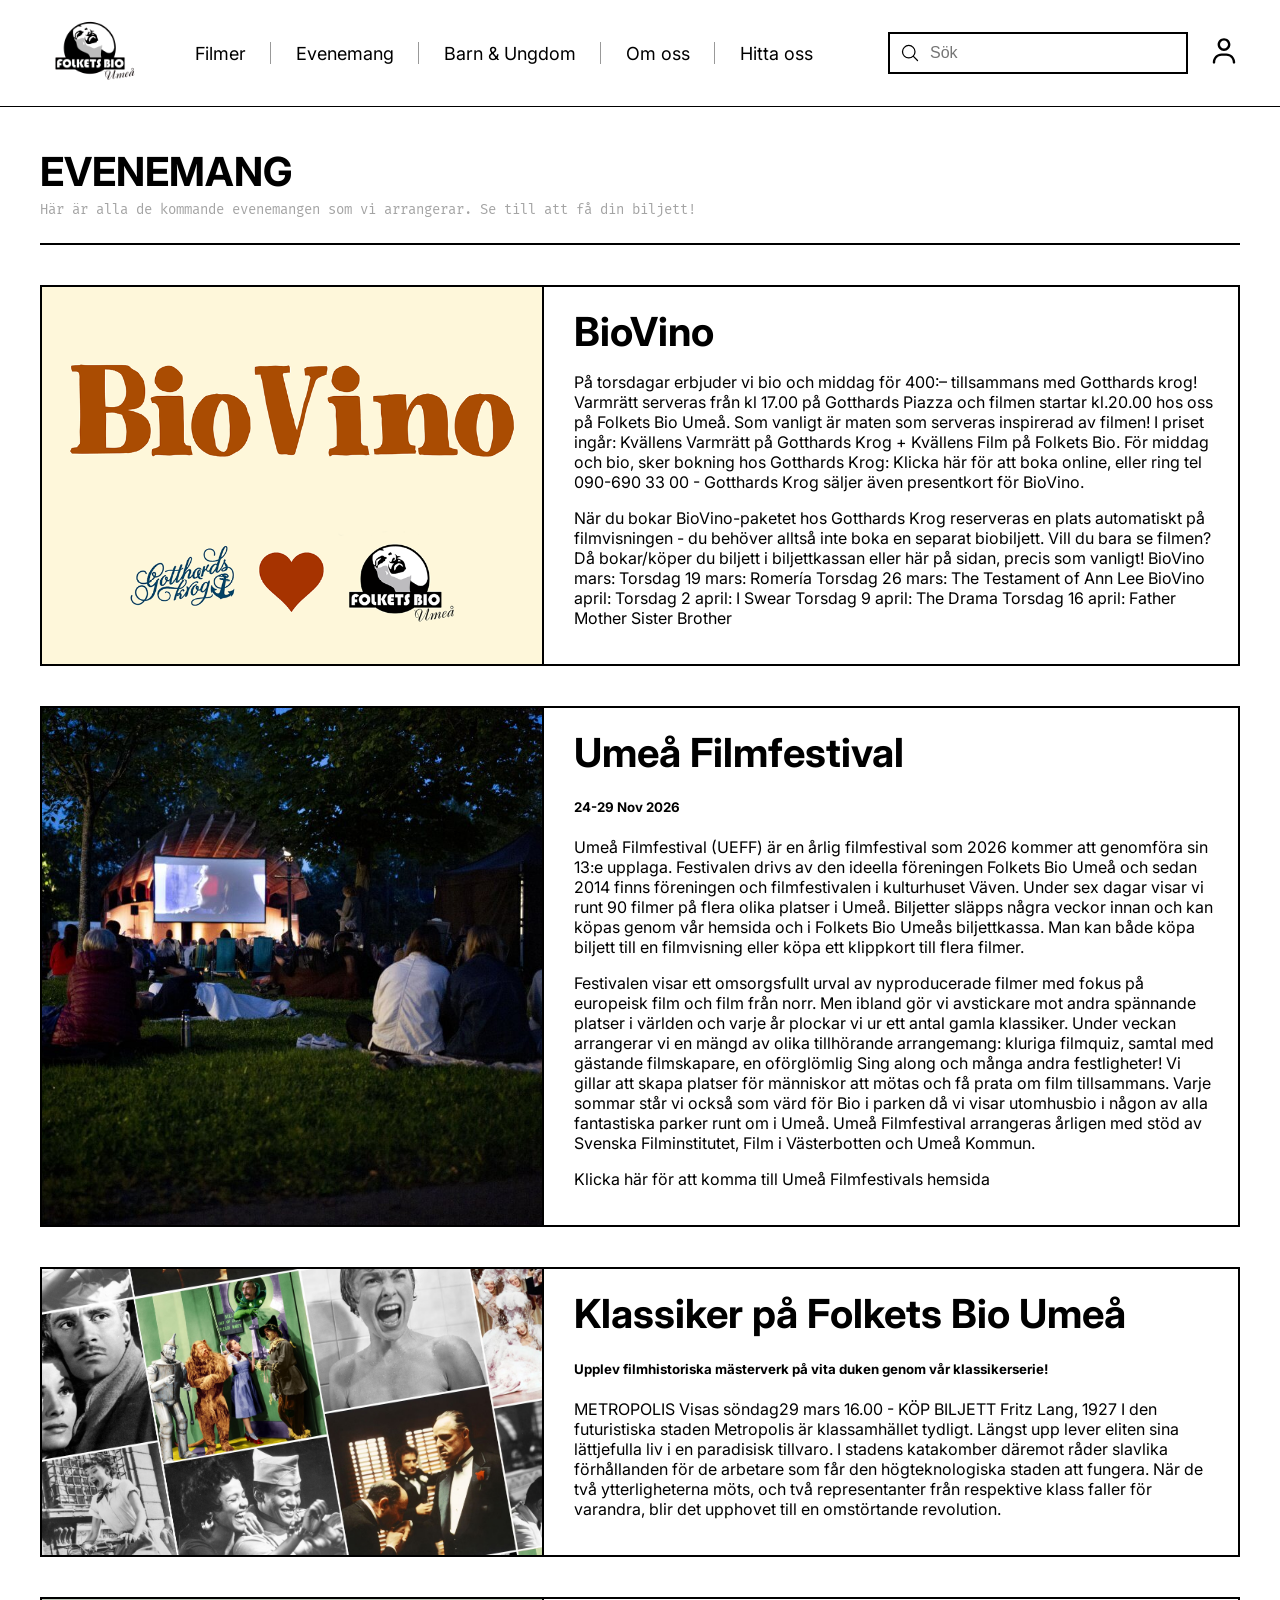
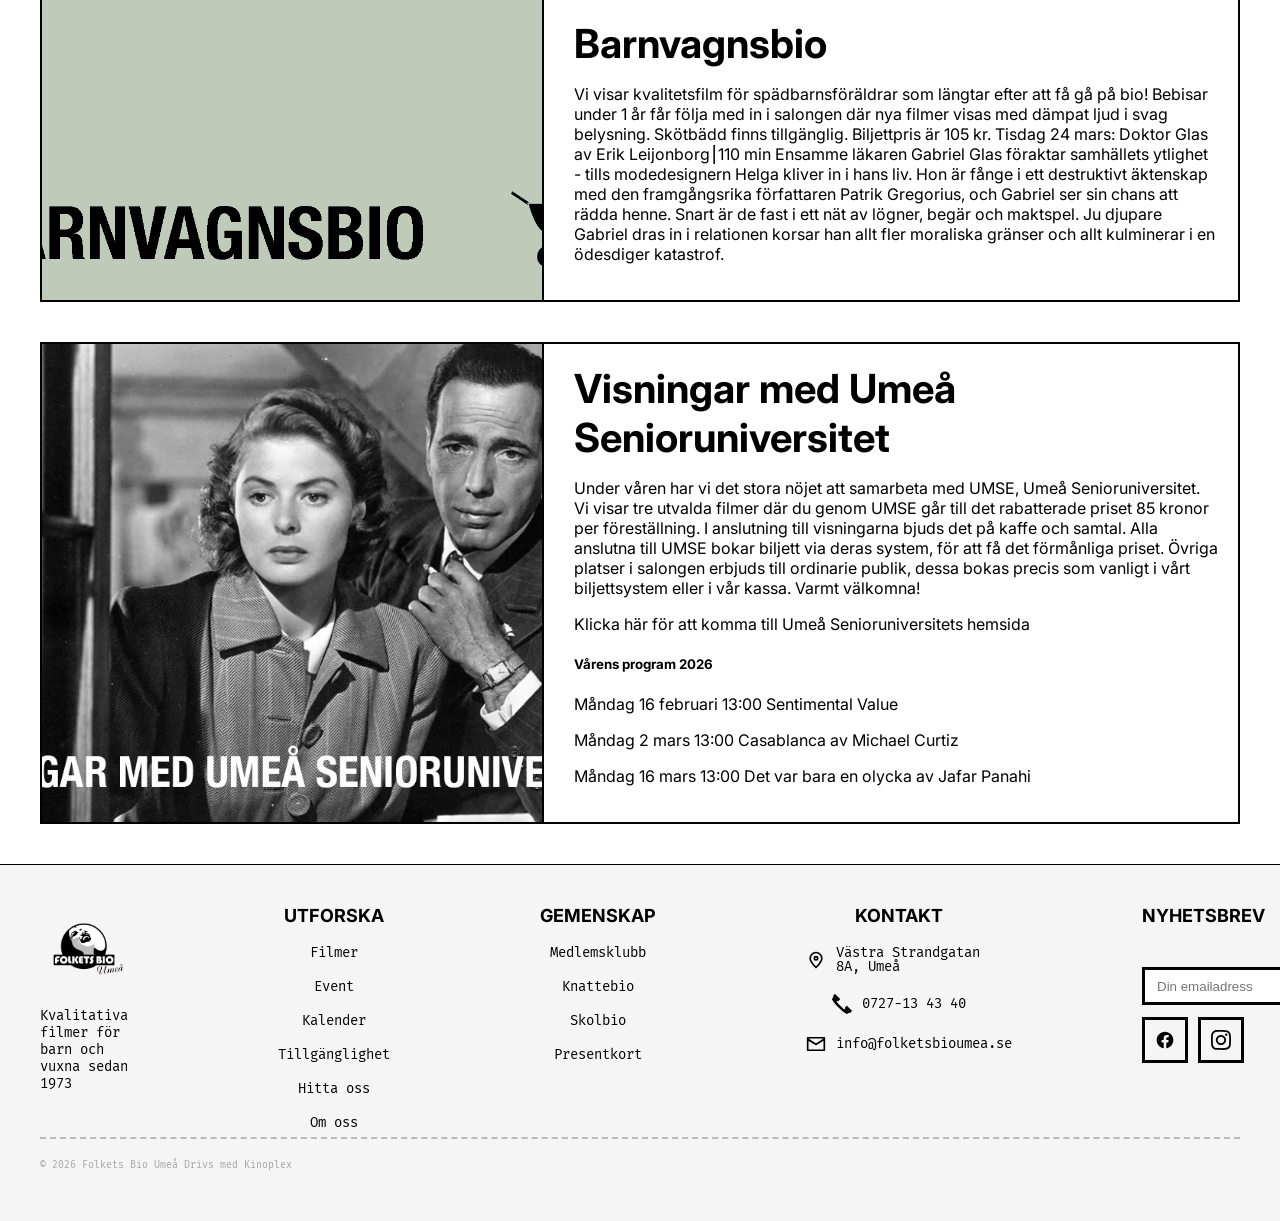
==== event.html @ fae18423 "Första versionen" ====
<!DOCTYPE html>
<html lang="sv">
<head>
    <meta charset="UTF-8">
    <meta name="viewport" content="width=device-width, initial-scale=1.0">
    <meta name="description" content="Folkets Bio">
    <title>Folkets Bio</title>
    <link rel="stylesheet" href="css/style.css">
</head>
<body>
    <header>
        <nav class="navbar">

            <div class="nav-left">
            <a href="index.html">
            <img src="images/folketsbio-logga.png" alt="Folkets Bio logga" class="logga-hemsida">
            </a>
            </div>
            
            <ul class="menu">
            <li><a href="filmer.html">Filmer</a></li>
            <li><a href="event.html">Evenemang</a></li>
            <li><a href="smafolketsbio.html">Barn & Ungdom</a></li>
            <li><a href="om-oss.html">Om oss</a></li>
            <li><a href="hitta-oss.html">Hitta oss</a></li>
            </ul>
            
            <div class="nav-right">
            
            <input type="search" placeholder="Sök" class="searchbar">
            
            <a href="profil.html">
            <img src="images/icons/user-regular-full.svg" class="profilikon">
            </a>
            
            </div>
            
            </nav>
    </header>

    <main>
        <h1>EVENEMANG</h1>
        <h6>Här är alla de kommande evenemangen som vi arrangerar. Se till att få din biljett!</h6>
        <br>
        <div class="divider"></div>
        <br>
        <div class="event-box">
            <img src="images/biovino.jpg" class="event-poster">
            <div class="event-text">
                <h1>BioVino</h1>
                <p>På torsdagar erbjuder vi bio och middag för 400:– tillsammans med Gotthards krog! Varmrätt serveras från kl 17.00 på Gotthards Piazza och filmen startar kl.20.00 hos oss på Folkets Bio Umeå. Som vanligt är maten som serveras inspirerad av filmen!

                    I priset ingår: Kvällens Varmrätt på Gotthards Krog + Kvällens Film på Folkets Bio. För middag och bio, sker bokning hos Gotthards Krog: 
                    Klicka här för att boka online, eller ring tel 090-690 33 00 - Gotthards Krog säljer även presentkort för BioVino.
                </p>
                <p>
                    När du bokar BioVino-paketet hos Gotthards Krog reserveras en plats automatiskt på filmvisningen - du behöver alltså inte boka en separat biobiljett. Vill du bara se filmen? Då bokar/köper du biljett i biljettkassan eller här på sidan, precis som vanligt!

                    BioVino mars: 
                    Torsdag 19 mars: Romería
                    Torsdag 26 mars: The Testament of Ann Lee

                    BioVino april:
                    Torsdag 2 april: I Swear
                    Torsdag 9 april: The Drama
                    Torsdag 16 april: Father Mother Sister Brother
                </p>
            </div>
            
        </div>
        <br>
        <br>
        <div class="event-box">
            <img src="images/umeafilmfestival.jpg" class="event-poster">
            <div class="event-text">
                <h1>Umeå Filmfestival</h1>
                <h5> 24-29 Nov 2026</h5>
                <p>Umeå Filmfestival (UEFF) är en årlig filmfestival som 2026 kommer att genomföra sin 13:e upplaga. Festivalen drivs av den ideella föreningen Folkets Bio Umeå och sedan 2014 finns föreningen och filmfestivalen i kulturhuset Väven. Under sex dagar visar vi runt 90 filmer på flera olika platser i Umeå.  Biljetter släpps några veckor innan och kan köpas genom vår hemsida och i Folkets Bio Umeås biljettkassa. Man kan både köpa biljett till en filmvisning eller köpa ett klippkort till flera filmer. 
                </p>
                <p>Festivalen visar ett omsorgsfullt urval av nyproducerade filmer med fokus på europeisk film och film från norr. Men ibland gör vi avstickare mot andra spännande platser i världen och varje år plockar vi ur ett antal gamla klassiker. Under veckan arrangerar vi en mängd av olika tillhörande arrangemang: kluriga filmquiz, samtal med gästande filmskapare, en oförglömlig Sing along och många andra festligheter! Vi gillar att skapa platser för människor att mötas och få prata om film tillsammans.

                    Varje sommar står vi också som värd för Bio i parken då vi visar utomhusbio i någon av alla fantastiska parker runt om i Umeå.
                    
                    Umeå Filmfestival arrangeras årligen med stöd av Svenska Filminstitutet, Film i Västerbotten och Umeå Kommun.
                </p>
                <p><a href="https://ueff.se/">Klicka här för att komma till Umeå Filmfestivals hemsida</a></p>

            </div>
            
        </div>
        <br>
        <br>
        <div class="event-box">
            <img src="images/movieclassics.jpeg" class="event-poster">
            <div class="event-text">
                <h1>Klassiker på Folkets Bio Umeå</h1>
                <h5>Upplev filmhistoriska mästerverk på vita duken genom vår klassikerserie!</h5>
                <p>METROPOLIS
                    Visas söndag29 mars 16.00 - KÖP BILJETT
                    Fritz Lang, 1927
                    I den futuristiska staden Metropolis är klassamhället tydligt. Längst upp lever eliten sina lättjefulla liv i en paradisisk tillvaro. I stadens katakomber däremot råder slavlika förhållanden för de arbetare som får den högteknologiska staden att fungera. När de två ytterligheterna möts, och två representanter från respektive klass faller för varandra, blir det upphovet till en omstörtande revolution. 
                </p>
            </div>
            
        </div>
        <br>
        <br>
        <div class="event-box">
            <img src="images/barnvagnsbio.jpg" class="event-poster">
            <div class="event-text">
                <h1>Barnvagnsbio</h1>
                <p>Vi visar kvalitetsfilm för spädbarnsföräldrar som längtar efter att få gå på bio! Bebisar under 1 år får följa med in i salongen där nya filmer visas med dämpat ljud i svag belysning. Skötbädd finns tillgänglig. Biljettpris är 105 kr.

                    Tisdag 24 mars:
                    Doktor Glas av Erik Leijonborg⎮110 min
                    
                    Ensamme läkaren Gabriel Glas föraktar samhällets ytlighet - tills modedesignern Helga kliver in i hans liv. Hon är fånge i ett destruktivt äktenskap med den framgångsrika författaren Patrik Gregorius, och Gabriel ser sin chans att rädda henne. Snart är de fast i ett nät av lögner, begär och maktspel. Ju djupare Gabriel dras in i relationen korsar han allt fler moraliska gränser och allt kulminerar i en ödesdiger katastrof.
                </p>
            </div>
            
        </div>
        <br>
        <br>
        <div class="event-box">
            <img src="images/senior.jpg" class="event-poster">
            <div class="event-text">
                <h1>Visningar med Umeå Senioruniversitet</h1>
                <p>Under våren har vi det stora nöjet att samarbeta med UMSE, Umeå Senioruniversitet. Vi visar tre utvalda filmer där du genom UMSE går till det rabatterade priset 85 kronor per föreställning. I anslutning till visningarna bjuds det på kaffe och samtal. Alla anslutna till UMSE bokar biljett via deras system, för att få det förmånliga priset. Övriga platser i salongen erbjuds till ordinarie publik, dessa bokas precis som vanligt i vårt biljettsystem eller i vår kassa. Varmt välkomna!
                </p>
                <p><a href="https://umse.nu/program/">Klicka här för att komma till Umeå Senioruniversitets hemsida</a></p>
                <h5>Vårens program 2026</h5>
                <p>Måndag 16 februari 13:00 Sentimental Value</p>
                <p>Måndag 2 mars 13:00 Casablanca av Michael Curtiz</p>
                <p>Måndag 16 mars 13:00 Det var bara en olycka av Jafar Panahi</p>
            </div>
            
        </div>

    </main>
    
    <footer class="site-footer">
        <div class="footer-content">
          <div class="footer-logo">
            <img src="images/folketsbio-logga.png" alt="Folkets Bio" class="footer-logo">
            <p>Kvalitativa filmer för 
                barn och vuxna sedan 1973</p>
          </div>
          <div class="utforska">
            <ul class="footer-links">
                <li class="list-header">UTFORSKA</li>
                <li><a href="filmer.html">Filmer</a></li>
                <li><a href="event.html">Event</a></li>
                <li><a href="">Kalender</a></li>
                <li><a href="">Tillgänglighet</a></li>
                <li><a href="hitta-oss.html">Hitta oss</a></li>
                <li><a href="om-oss.html">Om oss</a></li>
            </ul>
          </div>
          <div class="gemenskap">
            <ul class="footer-links">
                <li class="list-header">GEMENSKAP</li>
                <li><a href="">Medlemsklubb</a></li>
                <li><a href="smafolketsbio.html">Knattebio</a></li>
                <li><a href="">Skolbio</a></li>
                <li><a href="">Presentkort</a></li>
            </ul>
          </div>
          <div class="kontakt">
            <ul class="footer-links">
                <li class="list-header">KONTAKT</li>
                <li>
                    <img src="images/icons/location-pin-alt-1-svgrepo-com.svg" class="list-icon">
                    <span>Västra Strandgatan 8A, Umeå</span>
                </li>
                <li>
                    <img src="images/icons/telephone-call-telephone-svgrepo-com.svg" class="list-icon">
                    <span>0727-13 43 40</span>
                </li>
                <li>
                    <img src="images/icons/mail-svgrepo-com.svg" class="list-icon">
                    <span>info@folketsbioumea.se</span>
                </li>
            </ul>
          </div>
          <li class="newsletter">
    
            <span class="newsletter-title">NYHETSBREV</span>
            <br>
            <div class="newsletter-form">
                <input
                    type="email"
                    placeholder="Din emailadress"
                    class="newsletter-input"
                >
                <button class="newsletter-button">ANMÄL</button>
            </div>
        
            <div class="newsletter-icons">
                <div class="icon-box">
                    <img src="images/icons/facebook-svgrepo-com.svg" alt="Facebook">
                </div>
                <div class="icon-box">
                    <img src="images/icons/instagram-167-svgrepo-com.svg" alt="Instagram">
                </div>
            </div>
        
        </li>
        </div>
        <div class="footer-divider"></div>
        <p>© 2026 Folkets Bio Umeå     Drivs med Kinoplex</p>
      </footer>

</body>
</html>
---- css/style.css ----
@import url('https://fonts.googleapis.com/css2?family=Fira+Mono:wght@400;500;700&display=swap');

@import url('https://fonts.googleapis.com/css2?family=Inter:wght@400;700&display=swap');

body{
    margin: 0;
    font-family: 'Inter', sans-serif;
}

header {
    border-bottom: 1px solid #000;
    position: sticky;
    top: 0;
    z-index: 1000;
    background-color: #fff;
    padding: 0;
}
  
.navbar {
    display: flex;
    flex-wrap: nowrap;
    align-items: center;
    justify-content: space-between;
    padding: 1px 40px;
    gap: 20px;
}
    
.nav-left{
    flex: 1 1 auto;
    min-width: 0;
}

.menu{
    display:flex;
    gap:50px;
    list-style:none;
    margin:0;
    padding:0;
    justify-content:center;
    flex: 1 1 auto;
    min-width: 0;
}
.nav-right{
    flex: 1 1 auto;
    min-width: 0;
    display:flex;
    justify-content:flex-end;
    align-items:center;
    gap:20px;
    }

.menu a {
    text-decoration: none;
    color: #000;
    font-weight: thin;
    font-size: 18px;
}


.menu li {
    position: relative;
}
.menu li::after {
    content: "";
    position: absolute;
    right: -25px;
    top: 50%;
    transform: translateY(-50%);
    width: 1px;
    height: 22px;
    background-color: #000;
    opacity: 0.4;
}
.menu li:last-child::after {
    display: none;
}


.profilikon {
    width: 32px;
    height: auto;
}
  
.menu a:hover {
    text-decoration: underline;
}


.logga-hemsida {
    width: auto;
    height: 100px;
    flex-shrink: 1;
}

.searchbar{
    padding:10px 20px 10px 40px;
    flex-shrink: 1;
    width: 300px;
    border:2px solid #000;
    outline: none;
    font-size:16px;
    margin-left:20px;
    min-width: 120px;
    transition: all 0.2s ease;
    background-image: url('data:image/svg+xml;utf8,<svg xmlns="http://www.w3.org/2000/svg" fill="none" viewBox="0 0 24 24" stroke-width="1.5" stroke="currentColor" class="size-6"><path stroke-linecap="round" stroke-linejoin="round" d="m21 21-5.197-5.197m0 0A7.5 7.5 0 1 0 5.196 5.196a7.5 7.5 0 0 0 10.607 10.607Z" /></svg>');
    background-size: 20px 20px;
    background-repeat: no-repeat;
    background-position: 10px center;
}
.searchbar:focus {
    border-color: #005fa3;
    box-shadow: 0 0 5px rgba(0,123,255,0.5);
}

.hero {
    display: flex;
    gap: 0px;
    align-items: stretch;
    box-sizing: border-box;
}
  
.hero-video {
    flex: 0 0 65%;
}

.hero-video video {
    width: 100%;
    height: 100%;
    object-fit: cover;
}

.top-row {
    display: flex;
}

.newmoviebox {
    border: 1px solid #000;
    width: 100px;
    height: 40px;
    display: flex;
    align-items: center;
    justify-content: center;
    background-color: #000;
}

.newmoviebox p {
    color: #fff;
    font-weight: bold;
    font-size: 18px;
}

.rating {
    display: flex;
    align-items: center;
    justify-content: center;
    margin-left: auto;
}

.rating-icon {
    border: 2px solid #000;
    width: 40px;
    height: 40px;
    object-fit: cover;
    background-color: #fff;
}

.rating-text {
    display: flex;
    justify-content: center;
    align-items: center;
    margin: 0;
    background-color: #000;
    border: 2px solid #000;
    width: 40px;
    height: 40px;
    color: #fff;
    font-weight: bold;
    font-size: 18px;
}

.hero-text {
    flex: 0 0 35%;
    padding: 20px 20px;
    box-sizing: border-box;
    border: 1px solid black;
    background-color: white;
    min-height: 450px;
}

.hero-text h1 {
    font-size: 80px;
    font-style: italic;
    letter-spacing: 4px;
}

.hero-text h5 {
    font-weight: bold;
    font-size: 20px;
}

.movie-description {
    font-family: "Fira Mono", monospace;
}

.divider-herotext {
    flex-basis: 100%;
    height: 2px;
    margin: 5px 0 20px 0;
    opacity: 0.5;
    border-bottom: 2px dashed gray;
}

.hero-info {
    display: flex;
    justify-content: space-between;
    align-items: center;
    padding: 10px;
    font-family: "Fira Mono", monospace;
}

.button-row {
    display: flex;
    margin-top: auto;
}

.buy-button {
    all: unset;
    cursor: pointer;
    border: 2px solid #000;
    display: flex;
    width: 400px;
    height: 70px;
    align-items: center;
    justify-content: center;
    background-color: #000;
    color: #fff;
    font-size: 25px;
    font-weight: bold;
}
.info-button {
    all: unset;
    cursor: pointer;
    display: flex;
    justify-content: center;
    align-items: center;
    background-color: #fff;
    border: 2px solid #000;
    width: 70px;
    height: 70px;
    margin-left: auto;
}
.info-button .infoicon {
    width: 40px;
    height: 40px;
}

.buy-button:hover {
    background-color: #e1e1e1;
}

.buy-button:focus-visible {
    outline: 2px solid #005fa3;
    outline-offset: 2px;
}

main {
    margin: 40px;
}

main h1 {
    margin: 0;
    font-size: 40px;
    font-weight: bold;
}
main h6 {
    margin: 5px 0 0 0;
    font-size: 14px;
    font-family: "Fira Mono", monospace;
    color: rgb(164, 164, 164);
    font-weight: lighter;
}

img {
    max-width: 100%;
    height: auto;
}

.row-over-movies {
    display: flex;
    justify-content: space-between;
    align-items: center;
}

.scroll-movies {
    display: flex;
    gap: 20px;
}

.arrow-box {
    all: unset;
    cursor: pointer;
    border: 1px solid #000;
    height: 50px;
    width: 50px;
    display: flex;
    align-items: center;
    justify-content: center;
}
.arrow-box .arrowicon {
    height: 40px;
    width: 40px;
    object-fit: contain;
}

.date-box {
    all: unset;
    cursor: pointer;
    border: 1px solid #000;
    height: 50px;
    width: 100px;
    display: flex;
    justify-content: center;
    align-items: center;
    font-weight: bold;
}

.arrow-box:hover {
    background-color: #e1e1e1;
}
.arrow-box:focus-visible {
    outline: 2px solid #005fa3;
    outline-offset: 2px;
}
.date-box:hover {
    background-color: #e1e1e1;
}
.date-box:focus-visible {
    outline: 2px solid #005fa3;
    outline-offset: 2px;
}

.divider {
    flex-basis: 100%;
    height: 2px;
    background-color: #000;
    margin: 5px 0 20px 0;
}

.movie-container {
    display: flex;
    justify-content: space-between;
    flex-wrap: wrap;
    gap: 30px;
}

.movie-card {
    position: relative;
    flex: 0 1 300px;
    border: 2px solid #000;
    padding: 10px;
    width: 360px;
    text-align: left;
    box-shadow: 2px 2px 5px rgba(0,0,0,0.1);
}

.movie-poster {
    width: 100%;
    height: 500px;
    object-fit: cover;
    border: 1px solid #000;
}

.rating-small {
    position: absolute;
    top: 20px;
    right: 20px;

    width: 40px;
    height: 40px;

    display: flex;
    align-items: center;
    justify-content: center;

    color: #fff;
    font-weight: bold;
    font-size: 14px;

    backdrop-filter: blur(2px);
}
.rating-icon-small {
    border: 2px solid #000;
    width: 20px;
    height: 20px;
    object-fit: cover;
    background-color: #fff;
}

.rating-text-small {
    display: flex;
    justify-content: center;
    align-items: center;
    margin: 0;
    background-color: #000;
    border: 2px solid #000;
    width: 20px;
    height: 20px;
    color: #fff;
    font-weight: bold;
    font-size: 12px;
}

.movie-info h3 {
    font-family: 'Inter', sans-serif;
    font-size: 24px;
    margin: 2px;
}
.time-genre-row {
    display: flex;
    justify-content: flex-start;
    align-items: center;
}
.time-genre-row p {
    font-size: 5px;
    color: #6e6e6e;
}
.doticon {
    height: 20px;
    width: 20px;
}
.clockicon {
    height: 15px;
    width: 15px;
    padding-right: 5px;
    

}

.movie-info p {
    font-family: "Fira Mono", monospace;
    font-size: 14px;
    margin: 2px 0;
}

.showtimes {
    display: flex;
    gap: 10px;
    margin-top: 10px;
}
.showtimes .showtime {
    all: unset;
    cursor: pointer;
    border: 2px solid #000;
    width: 60px;
    height: 30px;
    display: flex;
    align-items: center;
    justify-content: center;
    font-weight: bold;
    background-color: #d8d8d8;
}

.showtime:hover {
    background-color: #e1e1e1;
}
.showtime:focus-visible {
    outline: 2px solid #005fa3;
    outline-offset: 2px;
}

.movie-calender-buttons {
    display: flex;
    gap: 20px;
}

.nowlater-box {
    all: unset;
    cursor: pointer;
    border: 1px solid #000;
    height: 50px;
    width: 120px;
    display: flex;
    justify-content: center;
    align-items: center;
    font-weight: bold;
}
.nowlater-box:hover {
    background-color: #e1e1e1;
}
.nowlater-box:focus-visible {
    outline: 2px solid #005fa3;
    outline-offset: 2px;
}

.calender-box {
    all: unset;
    cursor: pointer;
    border: 1px solid #000;
    height: 50px;
    width: 50px;
    display: flex;
    align-items: center;
    justify-content: center;
}
.calender-box:hover {
    background-color: #e1e1e1;
}
.calender-box:focus-visible {
    outline: 2px solid #005fa3;
    outline-offset: 2px;
}

.calender-box .calendericon {
    height: 30px;
    width: 30px;
    object-fit: contain;
}

.filter-movies {
    display: flex;
    justify-content: flex-end;
    gap: 15px;
}

.genre-button {
    cursor: pointer;
    display: flex;
    height: 40px;
    width: 70px;
    border: 2px solid #000;
    background-color: #fff;
    justify-content: center;
    align-items: center;
    font-weight: bold;
}
.genre-button:hover {
    background-color: #e1e1e1;
}
.genre-button:focus-visible {
    outline: 2px solid #005fa3;
    outline-offset: 2px;
}

.filterbar {
    width: 200px;
    border:2px solid #000;
    outline: none;
    font-size:16px;
    margin-left:20px;
    min-width: 120px;
    transition: all 0.2s ease;
}

.event-box {
    display: flex;
    border: 2px solid #000;
    gap: 10px;
    align-items: stretch;
    
}
.event-poster {
    height: auto;
    width: 500px;
    border-right: 2px solid #000;
    object-fit: cover;
}
.event-text {
    padding: 20px;
}
.event-text a {
    text-decoration: none;
    color: #000;
    
}
.event-text a:hover {
    text-decoration: underline;
}

.info-section {
    
    margin: 0 auto;
    padding: 40px;
}

.info-title {
    text-align: center;
    margin-bottom: 40px;
}

.info-content {
    display: flex;
    align-items: flex-start;
    gap: 40px;
}

.info-text {
    flex: 1;
    font-family: "Fira Mono", monospace;
    border: 2px solid black;
    padding: 20px;
    height: 600px;
    width: auto;
    box-shadow: 6px 6px 0px black;
}

.info-image {
    height: 610px;
    width: auto;
    border: 2px solid #000;
    padding: 15px;
}

.staff-row {
    display: flex;
    gap: 50px; /* mellan cirklarna */
    justify-content: center; /* centrerar raden */
    flex-wrap: wrap; /* bryter rad på mindre skärmar */
    margin: 20px 0;
}

.staff-circle {
    width: 230px; /* större för text */
    height: 230px;
    background-color: white;
    color: black;
    border-radius: 50%;
    border: 3px solid black;
    display: flex;
    flex-direction: column; /* staplar texten vertikalt */
    justify-content: center;
    align-items: center;
    text-align: center; /* centrerar texten */
    padding: 10px;
    box-sizing: border-box;
    font-family: 'Inter', sans-serif;
    box-shadow: 6px 6px 0px black;
}

.staff-circle p {
    margin: 2px 0; /* lite mellanrum mellan rader */
    font-size: 15px; /* mindre text så den ryms */
    line-height: 1.2;
}

.staff-name {
    font-weight: bold;
}
.staff-role {
    font-style: italic;
}
.staff-email {
    font-size: 11px; /* mail lite mindre */
    word-break: break-word; /* bryter långa mail */
}

.main-profile-page {
    display: flex;
}

.profile-box {
    display: flex;
    flex-direction: column;
    border: 2px solid #000;
    padding: 20px;
    width: 450px;
    height: 450px;
    text-align: center;
    align-items: center;
    justify-content: center;
    gap: 10px;
}
.profile-box p {
    font-size: 32px;
}
.points-box p {
    font-size: 18px;
    font-weight: bold;
}

.profile-avatar {
    width: 150px;
    height: 150px;
    border-radius: 50%;
    background-color: #000;
    color: #fff;
    display: flex;
    align-items: center;
    justify-content: center;
    font-weight: bold;
    font-size: 38px;
    font-family: 'Inter', sans-serif;
}
.points-box {
    display: flex;
    border: 1px solid #000;
    width: 150px;
    height: 60px;
    text-align: center;
    justify-content: center;
    align-items: center;
    background-color: rgb(244, 201, 91);
}

.profile-buttonlist {
    list-style: none;
    padding: 0;
    margin: 0;
    display: flex;
    flex-direction: column;
}
.profile-buttonlist button {
    all: unset;
    cursor: pointer;
    border: 2px solid #000;
    padding: 12px 20px;
    text-align: center;
    width: 450px;
    height: 50px;
    font-weight: bold;
    background-color: #fff;
    align-items: center;
}

.profile-buttonlist button:hover {
    background-color: #000;
    color: #fff;
}

.profile-buttonlist button {
    border-bottom: none;
}
/* Streck under listan */
.manual-divider {
    width: 494px;       /* samma som knapparna */
    height: 2px;        /* tjocklek */
    background-color: #000;
    margin-top: 0;      /* justera avstånd till sista knappen */
}

.main-row {
    display: flex;
    gap: 30px;
}

.qr-code {
    border: 2px solid #000;
}

.profile-main {
    padding-left: 30px;
}

.movies-watched {
    border: 2px solid #000;
    height: 200px;
    width: 200px;
}
.member-level {
    border: 2px solid #000;
    height: 200px;
    width: 200px;
}
.circular-ring-wrapper {
    display: flex;
    flex-direction: column;
    align-items: center;
    gap: 10px; /* mellan ring och texten under */
}

.circular-ring {
    position: relative;
    width: 100px;
    height: 100px;
    border-radius: 50%;
    border: 10px solid #e0e0e0; /* bakgrundsring */
    display: flex;
    justify-content: center;
    align-items: center;
}

/* fyllning av ringen med rotation */
.circular-ring::before {
    content: "";
    position: absolute;
    inset: 0;
    border-radius: 50%;
    border: 10px solid black; /* färg på framsteg */
    clip: rect(0, 100px, 100px, 50px); /* visar halva ringen */
    transform: rotate(48deg); /* 200/1500 = 13.33%, justera grader */
    transform-origin: center;
}

/* texten i mitten av ringen */
.ring-value {
    position: absolute;
    font-weight: bold;
    font-size: 14px;
    color: #000;
    text-align: center;
}

.recent-activity {
    border: 2px solid #000;
    margin-top: 30px;
    width: 1000px;
    height: 500px;
}

.find-us {
    display: flex;
    justify-content: space-between;
}
.find-us-box {
    display: flex;
    border: 2px solid #000;
    height: 570px;
    width: 810px;
    box-shadow: 10px 4px 0 #000;
    align-items: center;
    justify-content: flex-start;
}
.adress-info {
    display: flex;
    flex-direction: column;
    gap: 15px;
    list-style: none;
    margin: 0;
    padding: 15px;
    font-size: 15px;
    font-family: "Fira Mono", monospace;

    
}
.list-icon-2 {
    width: 20px;
    height: 20px;
    display: block;
}

.adress-info li {
    display: flex;
    align-items: center;
    gap: 10px;
}

.open-hours {
    display: flex;
    gap: 10px; /* mellan ikon och text */
}

.hours-text {
    display: flex;
    flex-direction: column;
    gap: 2px; /* mellan tiderna */
}

.open-hours img {
    align-self: flex-start; /* ikon uppe i toppen */
}

.hours-text span {
    display: block; /* säkerställer varje rad under varandra */
}

.map-box {
    width: 700px;
    height: 550px;
    border: 2px solid #000;
    overflow: hidden;
    padding: 10px;
}

.map-box iframe {
    display: block;
    width: 100%;
    height: 100%;
    border: 0;
}

.smafolketsbio-baner {
    display: flex;
    height: 200px;
    width: 100%;
    background-color: #ee869f;
    justify-content: center;
    align-items: center;
}
.smafolketsbio-baner img {
    height: 190px;
    width: 100%;
}
.smafolketsbio-info {
    border: 2px solid black;
    padding: 20px;
    font-family: "Fira Mono", monospace;
}

.table {
    width: 100%;
    overflow-x: auto;
    display: block;
  }







.site-footer {
    border-top: 1px solid #000;
    background-color: #f5f5f5;
    padding: 40px 40px;
    font-family: "Fira Mono", monospace;
    font-size: 14px;
}

.footer-content {
    display: flex;
    align-items: flex-start;
    gap: 150px;
}

.footer-logo {
    width: 200px;
    height: auto;
    display: block;
}

.footer-links {
    display: flex;
    flex-direction: column;
    gap: 20px;
    list-style: none;
    margin: 0;
    padding: 0;
    align-items: center;
}

.list-icon {
    width: 20px;
    height: 20px;
    display: block;
}

.footer-links li {
    display: flex;
    align-items: center;
    gap: 10px;
}

.footer-links li span,
.footer-links li a {
    line-height: 1;
}

.footer-links a {
    text-decoration: none;
    color: #000;
}

.footer-links a:hover {
    text-decoration: underline;
}

.footer-links li.list-header {
    font-size: 18px;
    font-weight: bold;
    font-family: 'Inter', sans-serif;
}

.newsletter {
    display: flex;
    flex-direction: column;
    list-style: none;
    gap: 12px;
}

.newsletter-title {
    font-size: 18px;
    font-weight: bold;
    font-family: 'Inter', sans-serif;
}

.newsletter-form {
    display: flex;
    gap: 8px;
    font-family: 'Inter', sans-serif;
}

.newsletter-input {
    padding: 8px 12px;
    border: 3px solid #000;
    width: 200px;
}

.newsletter-button {
    padding: 8px 14px;
    border: 3px solid #000;
    background-color: #000;
    color: #fff;
    cursor: pointer;
    font-family: 'Inter', sans-serif;
}

.newsletter-icons {
    display: flex;
    gap: 10px;
}

.icon-box {
    width: 40px;
    height: 40px;
    border: 3px solid #000;

    display: flex;
    align-items: center;
    justify-content: center;
}

.icon-box img {
    width: 20px;
    height: 20px;
}

.site-footer > p {
    font-size: 10px;
    color: rgb(165, 165, 165);
}

.footer-divider {
    flex-basis: 100%;
    height: 2px;
    margin: 5px 0 20px 0;
    opacity: 0.5;
    border-bottom: 2px dashed gray;
}
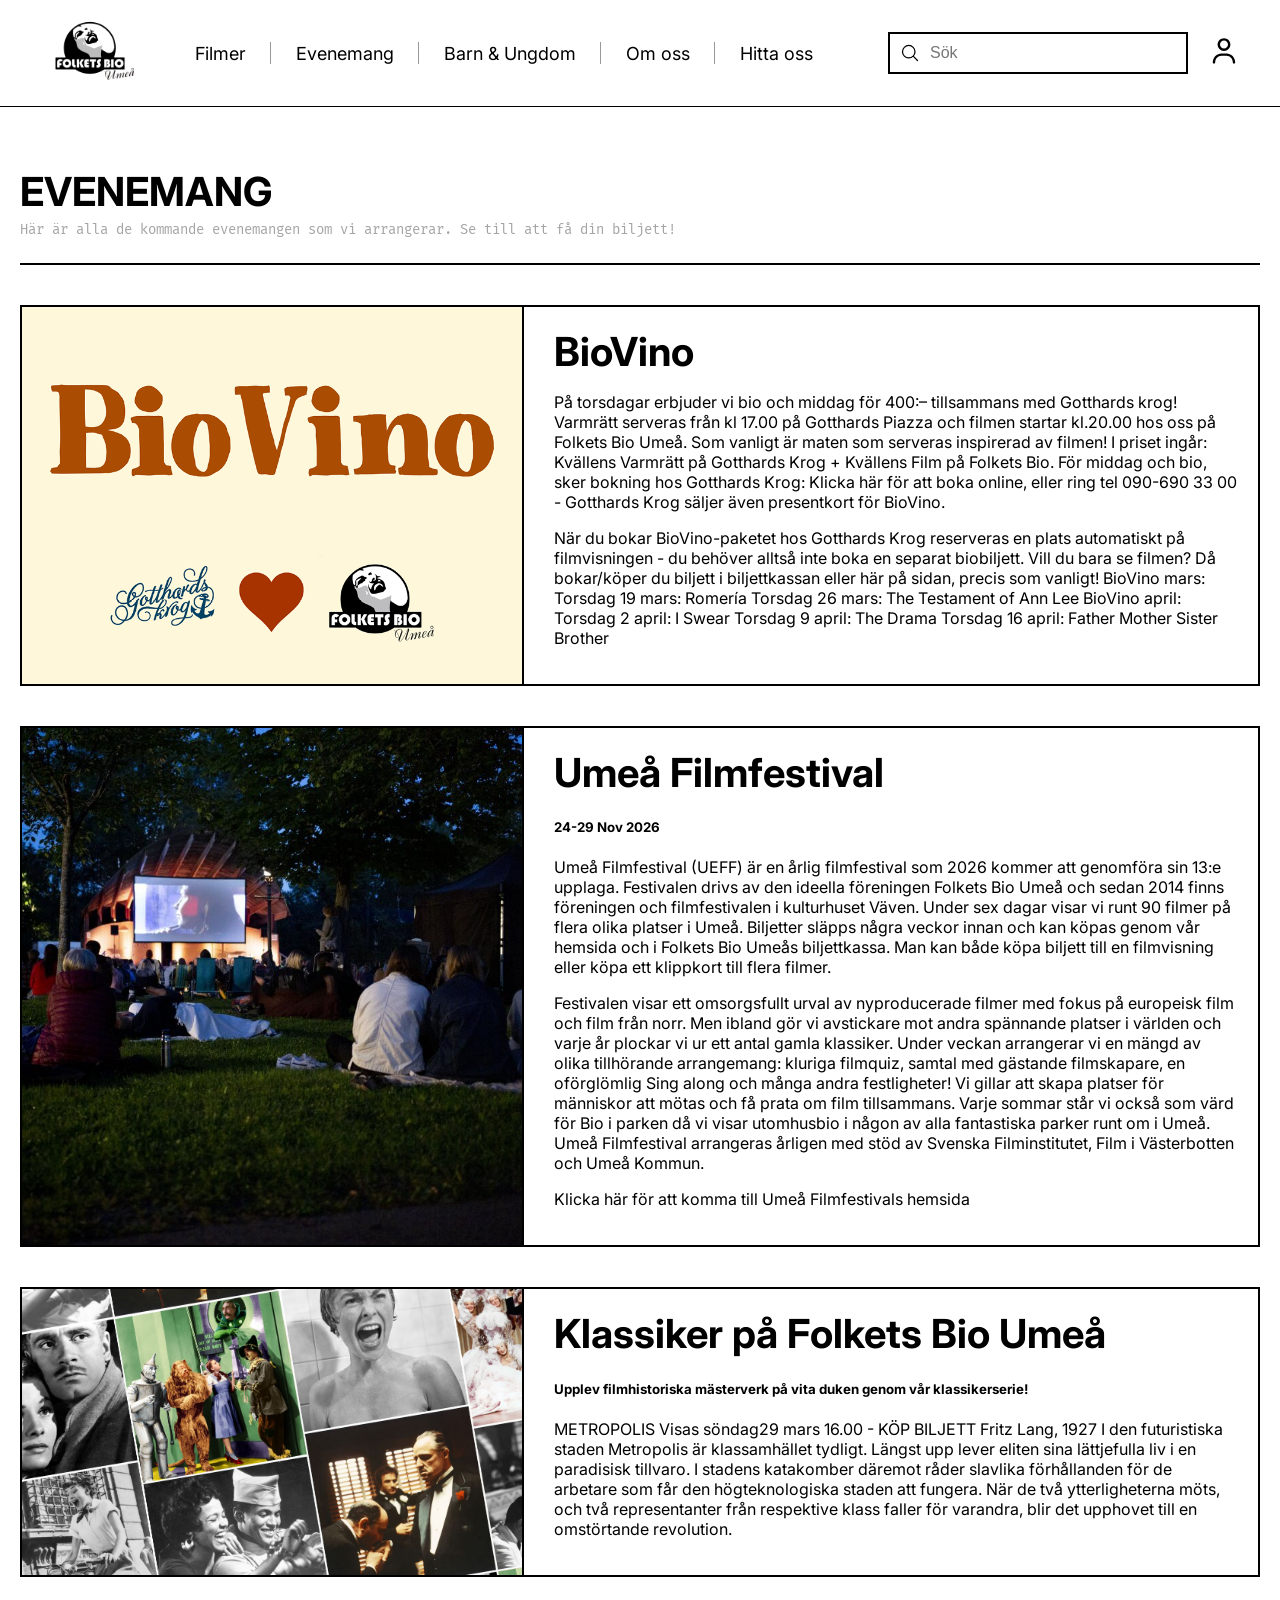
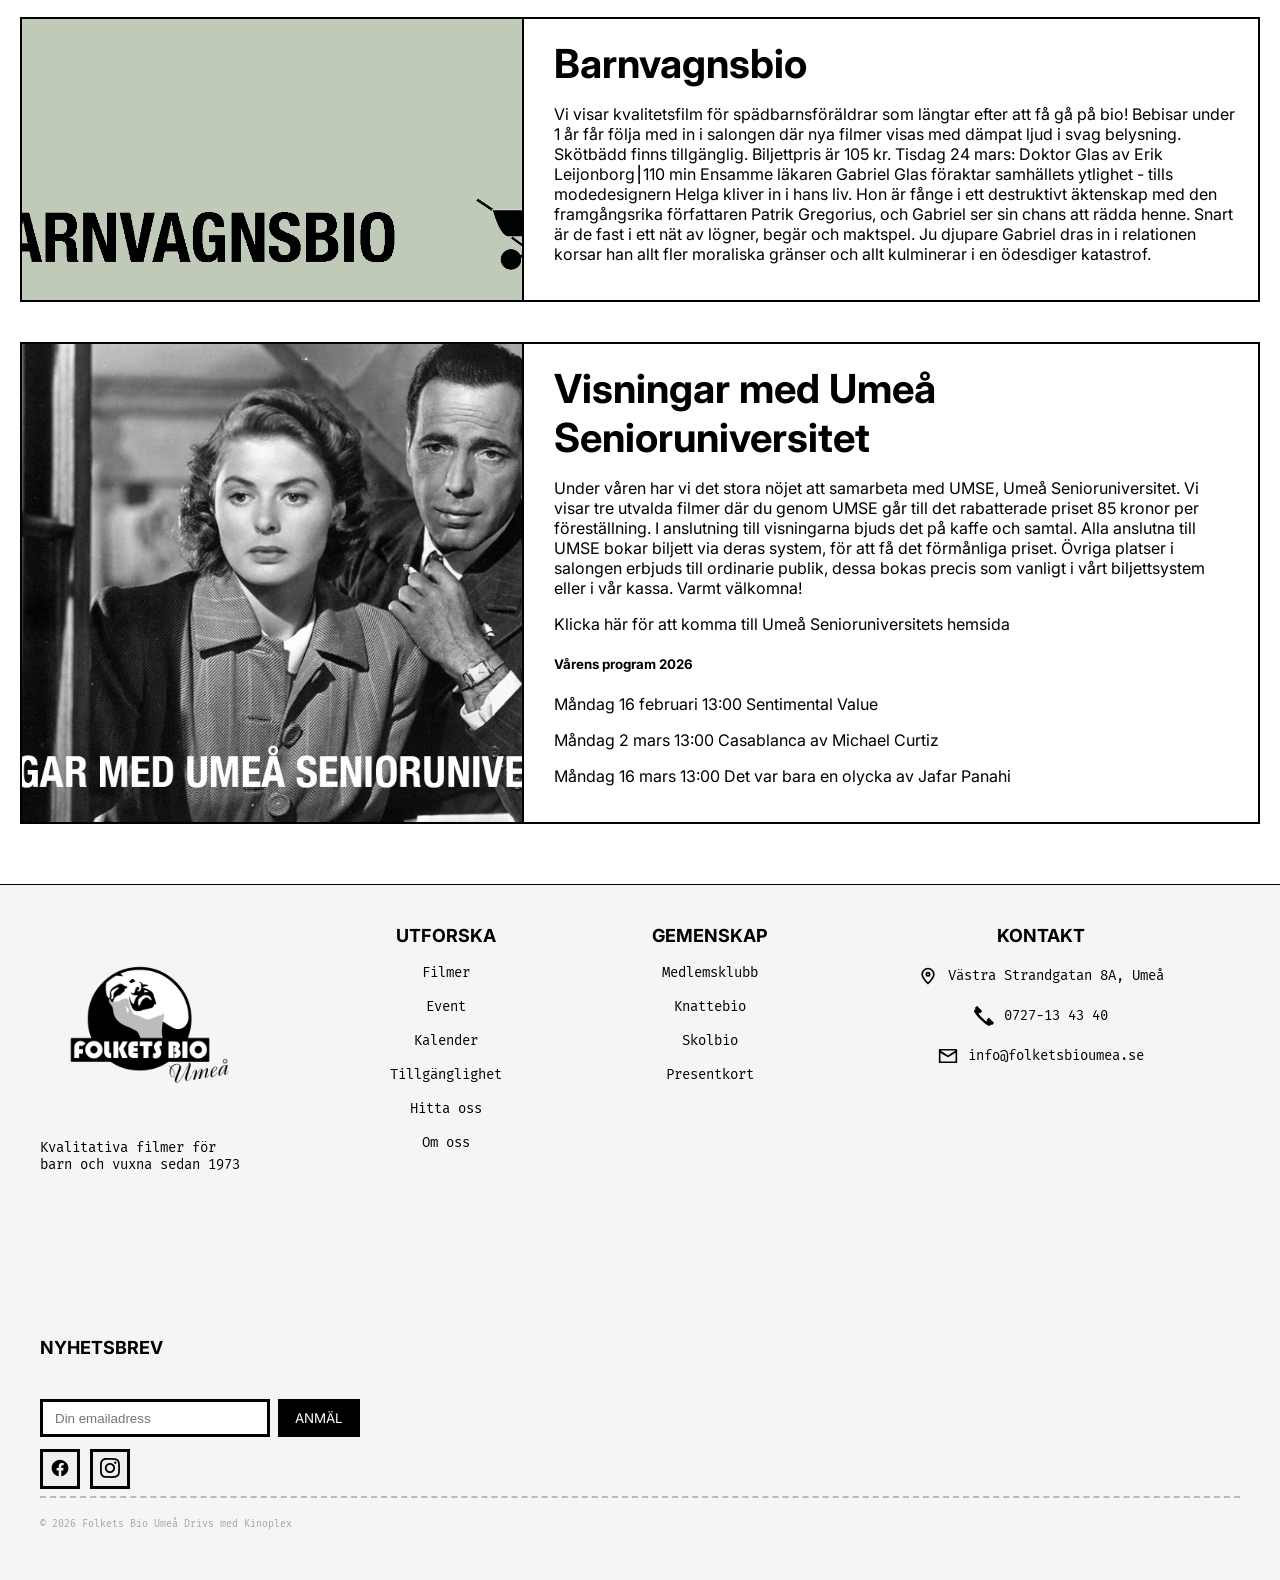
==== commit aa8d34cf: "fixed a lot of small stuff" ====
--- a/event.html
+++ b/event.html
@@ -32,7 +32,11 @@
             <a href="profil.html">
             <img src="images/icons/user-regular-full.svg" class="profilikon">
             </a>
-            
+            </div>
+            <div class="hamburger">
+                <span></span>
+                <span></span>
+                <span></span>
             </div>
             
             </nav>
@@ -150,7 +154,7 @@
                 <li class="list-header">UTFORSKA</li>
                 <li><a href="filmer.html">Filmer</a></li>
                 <li><a href="event.html">Event</a></li>
-                <li><a href="">Kalender</a></li>
+                <li><a href="kalender.html">Kalender</a></li>
                 <li><a href="">Tillgänglighet</a></li>
                 <li><a href="hitta-oss.html">Hitta oss</a></li>
                 <li><a href="om-oss.html">Om oss</a></li>
@@ -196,12 +200,12 @@
             </div>
         
             <div class="newsletter-icons">
-                <div class="icon-box">
-                    <img src="images/icons/facebook-svgrepo-com.svg" alt="Facebook">
-                </div>
-                <div class="icon-box">
-                    <img src="images/icons/instagram-167-svgrepo-com.svg" alt="Instagram">
-                </div>
+                <button class="icon-box">
+                    <a href="https://www.facebook.com/folketsbioumea"><img src="images/icons/facebook-svgrepo-com.svg" alt="Facebook"></a>
+                </button>
+                <button class="icon-box">
+                    <a href="https://www.instagram.com/folketsbioumea"><img src="images/icons/instagram-167-svgrepo-com.svg" alt="Instagram"></a>
+                </button>
             </div>
         
         </li>
--- a/css/style.css
+++ b/css/style.css
@@ -5,6 +5,10 @@
 body{
     margin: 0;
     font-family: 'Inter', sans-serif;
+    padding: 0;
+    width: 100%;
+    overflow-x: hidden;
+    box-sizing: border-box;
 }
 
 header {
@@ -40,6 +44,15 @@
     flex: 1 1 auto;
     min-width: 0;
 }
+
+.hamburger {
+    display: none;
+    cursor: pointer;
+    width: 40px;
+    height: 30px;
+    flex-shrink: 0;
+}
+
 .nav-right{
     flex: 1 1 auto;
     min-width: 0;
@@ -124,6 +137,7 @@
 }
 
 .hero-video video {
+    max-width: 100%;
     width: 100%;
     height: 100%;
     object-fit: cover;
@@ -145,8 +159,10 @@
 
 .newmoviebox p {
     color: #fff;
-    font-weight: bold;
-    font-size: 18px;
+    font-style: italic;
+    font-weight: bold;
+    font-size: 12px;
+    letter-spacing: 3px;
 }
 
 .rating {
@@ -185,12 +201,15 @@
     border: 1px solid black;
     background-color: white;
     min-height: 450px;
+    max-width: 100%;
+    width: 100%;
 }
 
 .hero-text h1 {
-    font-size: 80px;
-    font-style: italic;
+    font-size: 72px;
+    
     letter-spacing: 4px;
+    line-height: 0.95;
 }
 
 .hero-text h5 {
@@ -200,6 +219,11 @@
 
 .movie-description {
     font-family: "Fira Mono", monospace;
+}
+.movie-description p {
+    font-size: 15px;
+    line-height: 1.6;
+    opacity: 0.85;
 }
 
 .divider-herotext {
@@ -255,7 +279,8 @@
 }
 
 .buy-button:hover {
-    background-color: #e1e1e1;
+    background-color: #fff;
+    color: #000;
 }
 
 .buy-button:focus-visible {
@@ -264,7 +289,9 @@
 }
 
 main {
-    margin: 40px;
+    margin: 40px auto;
+    padding: 20px 20px;
+    max-width: 1500px;
 }
 
 main h1 {
@@ -325,14 +352,16 @@
 }
 
 .arrow-box:hover {
-    background-color: #e1e1e1;
+    background-color: #000;
+    color: #fff;
 }
 .arrow-box:focus-visible {
     outline: 2px solid #005fa3;
     outline-offset: 2px;
 }
 .date-box:hover {
-    background-color: #e1e1e1;
+    background-color: #000;
+    color: #fff;
 }
 .date-box:focus-visible {
     outline: 2px solid #005fa3;
@@ -362,12 +391,16 @@
     text-align: left;
     box-shadow: 2px 2px 5px rgba(0,0,0,0.1);
 }
+.movie-card:hover {
+    transform: translateY(-4px);
+    box-shadow: 6px 6px 0 #000;
+}
 
 .movie-poster {
     width: 100%;
     height: 500px;
     object-fit: cover;
-    border: 1px solid #000;
+    border: none;
 }
 
 .rating-small {
@@ -432,8 +465,6 @@
     height: 15px;
     width: 15px;
     padding-right: 5px;
-    
-
 }
 
 .movie-info p {
@@ -457,11 +488,12 @@
     align-items: center;
     justify-content: center;
     font-weight: bold;
-    background-color: #d8d8d8;
-}
-
-.showtime:hover {
-    background-color: #e1e1e1;
+    background-color: white;
+}
+
+.showtimes .showtime:hover {
+    background-color: #000;
+    color: #fff;
 }
 .showtime:focus-visible {
     outline: 2px solid #005fa3;
@@ -485,7 +517,8 @@
     font-weight: bold;
 }
 .nowlater-box:hover {
-    background-color: #e1e1e1;
+    background-color: #000;
+    color: #fff;
 }
 .nowlater-box:focus-visible {
     outline: 2px solid #005fa3;
@@ -503,7 +536,8 @@
     justify-content: center;
 }
 .calender-box:hover {
-    background-color: #e1e1e1;
+    background-color: #000;
+    color: #fff;
 }
 .calender-box:focus-visible {
     outline: 2px solid #005fa3;
@@ -534,7 +568,8 @@
     font-weight: bold;
 }
 .genre-button:hover {
-    background-color: #e1e1e1;
+    background-color: #000;
+    color: #fff;
 }
 .genre-button:focus-visible {
     outline: 2px solid #005fa3;
@@ -558,6 +593,11 @@
     align-items: stretch;
     
 }
+.event-box:hover {
+    transform: translateY(-4px);
+    box-shadow: 6px 6px 0 #000;
+}
+
 .event-poster {
     height: auto;
     width: 500px;
@@ -577,7 +617,6 @@
 }
 
 .info-section {
-    
     margin: 0 auto;
     padding: 40px;
 }
@@ -589,47 +628,50 @@
 
 .info-content {
     display: flex;
-    align-items: flex-start;
+    align-items: center;
+    justify-content: center;
     gap: 40px;
 }
 
 .info-text {
     flex: 1;
     font-family: "Fira Mono", monospace;
+    font-size: 15px;
     border: 2px solid black;
     padding: 20px;
-    height: 600px;
-    width: auto;
+    height: 550px;
+    width: 700px;
     box-shadow: 6px 6px 0px black;
 }
 
 .info-image {
-    height: 610px;
-    width: auto;
+    height: 560px;
+    width: 700px;
     border: 2px solid #000;
     padding: 15px;
+    align-self: stretch;
 }
 
 .staff-row {
     display: flex;
-    gap: 50px; /* mellan cirklarna */
-    justify-content: center; /* centrerar raden */
-    flex-wrap: wrap; /* bryter rad på mindre skärmar */
+    gap: 50px;
+    justify-content: center;
+    flex-wrap: wrap;
     margin: 20px 0;
 }
 
 .staff-circle {
-    width: 230px; /* större för text */
+    width: 230px;
     height: 230px;
     background-color: white;
     color: black;
     border-radius: 50%;
     border: 3px solid black;
     display: flex;
-    flex-direction: column; /* staplar texten vertikalt */
-    justify-content: center;
-    align-items: center;
-    text-align: center; /* centrerar texten */
+    flex-direction: column;
+    justify-content: center;
+    align-items: center;
+    text-align: center;
     padding: 10px;
     box-sizing: border-box;
     font-family: 'Inter', sans-serif;
@@ -637,8 +679,8 @@
 }
 
 .staff-circle p {
-    margin: 2px 0; /* lite mellanrum mellan rader */
-    font-size: 15px; /* mindre text så den ryms */
+    margin: 2px 0;
+    font-size: 15px;
     line-height: 1.2;
 }
 
@@ -649,8 +691,8 @@
     font-style: italic;
 }
 .staff-email {
-    font-size: 11px; /* mail lite mindre */
-    word-break: break-word; /* bryter långa mail */
+    font-size: 11px;
+    word-break: break-word;
 }
 
 .main-profile-page {
@@ -729,12 +771,12 @@
 .profile-buttonlist button {
     border-bottom: none;
 }
-/* Streck under listan */
+
 .manual-divider {
-    width: 494px;       /* samma som knapparna */
-    height: 2px;        /* tjocklek */
-    background-color: #000;
-    margin-top: 0;      /* justera avstånd till sista knappen */
+    width: 494px;
+    height: 2px;
+    background-color: #000;
+    margin-top: 0;
 }
 
 .main-row {
@@ -764,7 +806,7 @@
     display: flex;
     flex-direction: column;
     align-items: center;
-    gap: 10px; /* mellan ring och texten under */
+    gap: 10px;
 }
 
 .circular-ring {
@@ -772,25 +814,23 @@
     width: 100px;
     height: 100px;
     border-radius: 50%;
-    border: 10px solid #e0e0e0; /* bakgrundsring */
-    display: flex;
-    justify-content: center;
-    align-items: center;
-}
-
-/* fyllning av ringen med rotation */
+    border: 10px solid #e0e0e0;
+    display: flex;
+    justify-content: center;
+    align-items: center;
+}
+
 .circular-ring::before {
     content: "";
     position: absolute;
     inset: 0;
     border-radius: 50%;
-    border: 10px solid black; /* färg på framsteg */
-    clip: rect(0, 100px, 100px, 50px); /* visar halva ringen */
-    transform: rotate(48deg); /* 200/1500 = 13.33%, justera grader */
+    border: 10px solid black;
+    clip: rect(0, 100px, 100px, 50px);
+    transform: rotate(48deg);
     transform-origin: center;
 }
 
-/* texten i mitten av ringen */
 .ring-value {
     position: absolute;
     font-weight: bold;
@@ -814,10 +854,13 @@
     display: flex;
     border: 2px solid #000;
     height: 570px;
-    width: 810px;
+    width: 100%;
+    max-width: 810px;
     box-shadow: 10px 4px 0 #000;
     align-items: center;
     justify-content: flex-start;
+    padding: 15px;
+    box-sizing: border-box;
 }
 .adress-info {
     display: flex;
@@ -825,11 +868,12 @@
     gap: 15px;
     list-style: none;
     margin: 0;
-    padding: 15px;
+    padding: 0;
     font-size: 15px;
-    font-family: "Fira Mono", monospace;
-
-    
+    font-family: "Fira Mono", monospace; 
+    flex: 1 1 0;
+    min-width: 0;
+    word-wrap: break-word;
 }
 .list-icon-2 {
     width: 20px;
@@ -845,25 +889,25 @@
 
 .open-hours {
     display: flex;
-    gap: 10px; /* mellan ikon och text */
+    gap: 10px;
 }
 
 .hours-text {
     display: flex;
     flex-direction: column;
-    gap: 2px; /* mellan tiderna */
+    gap: 2px;
 }
 
 .open-hours img {
-    align-self: flex-start; /* ikon uppe i toppen */
+    align-self: flex-start;
 }
 
 .hours-text span {
-    display: block; /* säkerställer varje rad under varandra */
+    display: block;
 }
 
 .map-box {
-    width: 700px;
+    width: 600px;
     height: 550px;
     border: 2px solid #000;
     overflow: hidden;
@@ -895,12 +939,79 @@
     font-family: "Fira Mono", monospace;
 }
 
-.table {
-    width: 100%;
-    overflow-x: auto;
-    display: block;
+table {
+    width: calc(100% - 40px);
+    height: 1000px;
+    margin: 20px auto;
+    border-collapse: collapse;
+    background: #1a1a1a;
+    font-family: "Fira Mono", monospace;
+    table-layout: fixed;
   }
-
+  
+  th {
+    background: #111;
+    color: white;
+    padding: 16px 8px;
+    font-size: 1.1rem;
+    border: 2px solid #333;
+    text-transform: uppercase;
+    letter-spacing: 1px;
+  }
+  
+  td {
+    border: 2px solid #333;
+    vertical-align: top;
+    padding: 14px;
+    min-height: 170px;
+    background: #1f1f1f;
+    color: #f2f2f2;
+    transition: all 0.2s;
+  }
+  td:nth-child(even) {
+    background: #1c1c1c;
+}
+  
+  td:hover {
+    border-color: white;
+    background: #262626;
+  }
+  
+  .date {
+    font-size: 1.6rem;
+    font-weight: bold;
+    color: white;
+    margin-bottom: 12px;
+    text-align: right;
+    border-bottom: 1px solid #333;
+    padding-bottom: 6px;
+  }
+  
+  .movie {
+    background: #2a2a2a;
+    border-left: 4px solid #d4af37;
+    padding: 10px 12px;
+    margin-bottom: 8px;
+    font-size: 0.95rem;
+    line-height: 1.3;
+  }
+  
+  .time {
+    font-size: 0.8rem;
+    color: #aaa;
+    font-weight: bold;
+  }
+  .special {
+    color: #ff6b6b;
+    font-weight: bold;
+    margin-left: 4px;
+  }
+  
+  .oscar {
+    color: #ffd700;
+    font-weight: bold;
+    text-shadow: 0 0 6px rgba(255, 215, 0, 0.4);
+  }
 
 
 
@@ -918,6 +1029,7 @@
 .footer-content {
     display: flex;
     align-items: flex-start;
+    flex-wrap: wrap;
     gap: 150px;
 }
 
@@ -1036,3 +1148,66 @@
     border-bottom: 2px dashed gray;
 }
 
+@media (max-width: 900px) {
+    .movie-card {
+        width: 100%;
+    }
+    .hero {
+        flex-direction: column;
+    }
+    .hero-video, .hero-text {
+        width: 100%;
+        max-width: 100%;
+    }
+    .menu {
+        display: none;
+    }
+    .hamburger {
+        display: flex;
+        flex-direction: column;
+        justify-content: space-between;
+        width: 35px;
+        height: 25px;
+        cursor: pointer;
+    }
+
+    .hamburger span {
+        display: block;
+        height: 4px;
+        width: 100%;
+        background-color: #000;
+        border-radius: 2px;
+    }
+    .profilikon {
+        display: none;
+    }
+    .event-box {
+        flex-direction: column;
+    }
+    .event-poster {
+        width: 100%;
+        border-right: none;
+        border-bottom: 2px solid black;
+        display: block;
+    }
+    .find-us {
+        flex-direction: column;
+    }
+    
+    .map-box {
+        width: 100%;
+        margin-top: 20px;
+        padding: 0 10px;
+        box-sizing: border-box;
+    }
+    .info-content {
+        flex-direction: column;
+    }
+    .footer-content {
+        flex-direction: column;
+        align-items: center;
+        text-align: center;
+        gap: 30px;
+        font-size: large;
+    }
+}
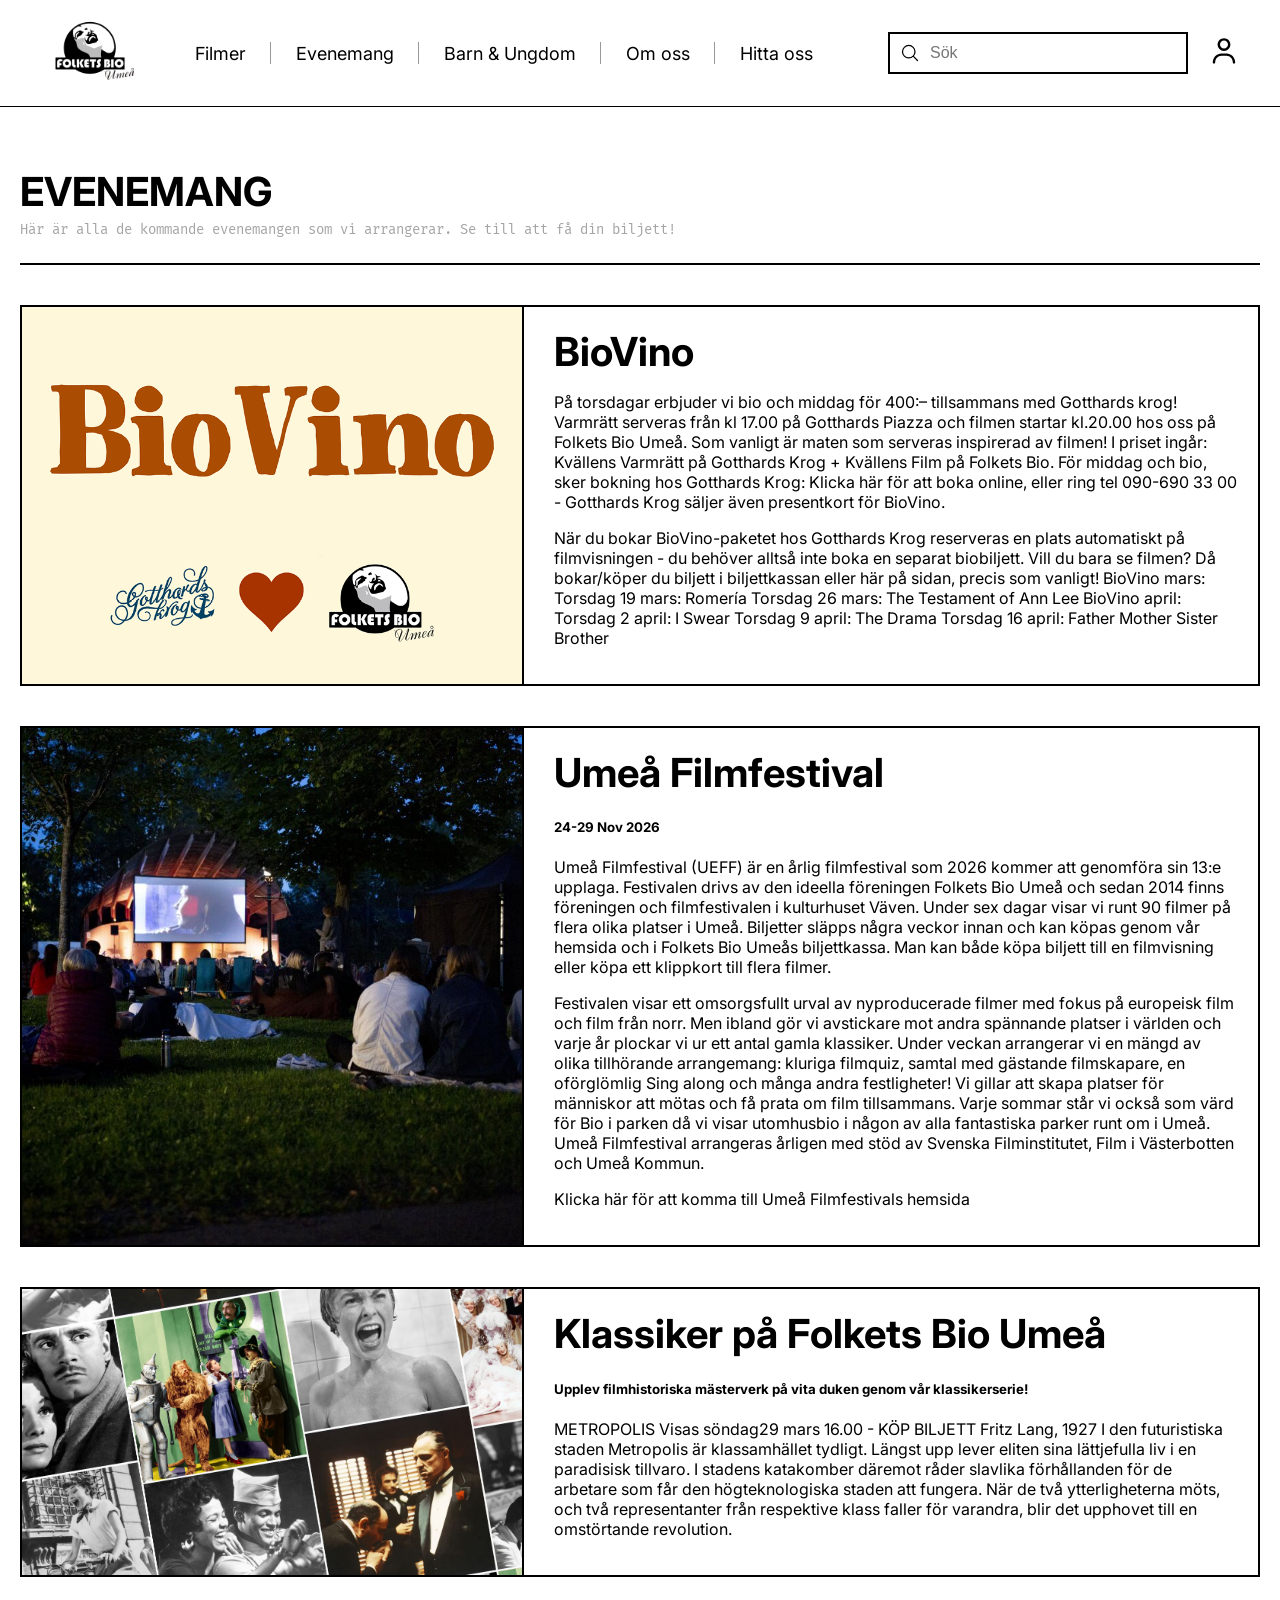
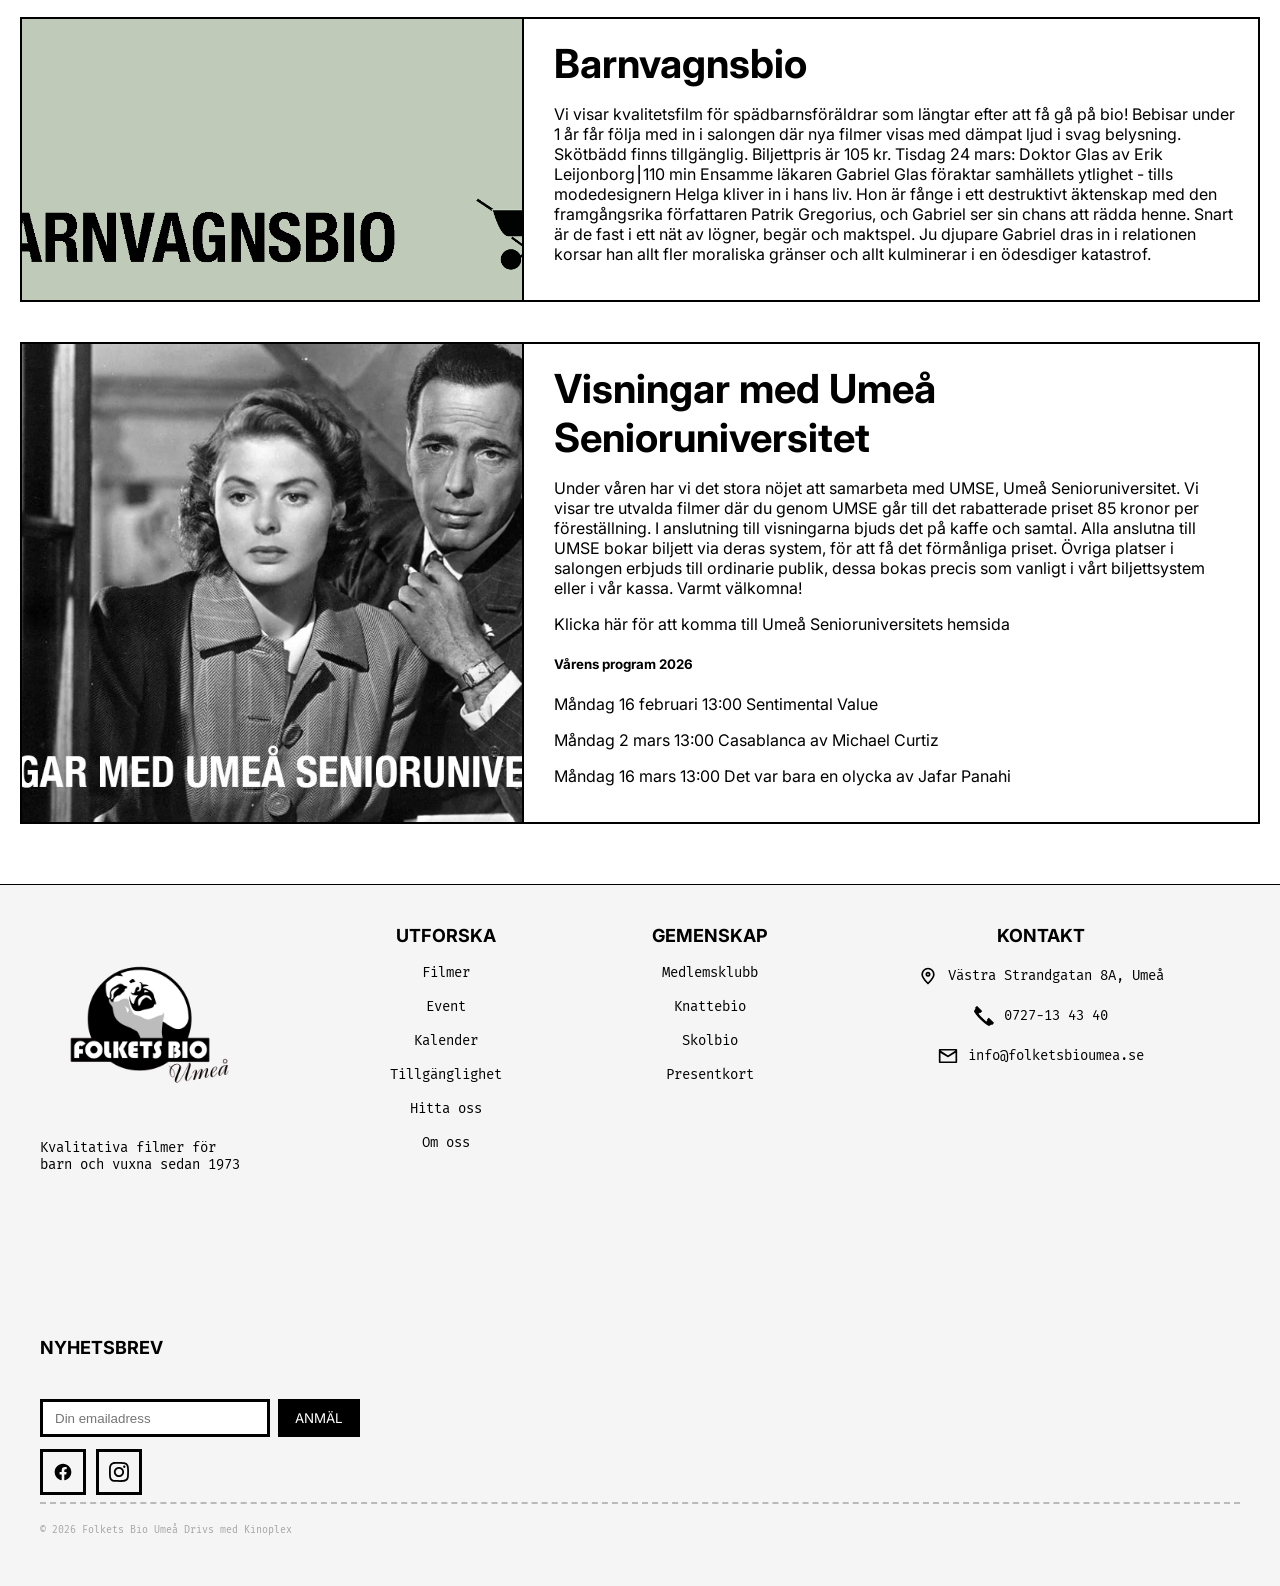
==== commit 91147ba1: "fixed issues from the validator" ====
--- a/event.html
+++ b/event.html
@@ -12,34 +12,48 @@
         <nav class="navbar">
 
             <div class="nav-left">
-            <a href="index.html">
-            <img src="images/folketsbio-logga.png" alt="Folkets Bio logga" class="logga-hemsida">
-            </a>
+                <a href="index.html">
+                <img src="images/folketsbio-logga.png" alt="Folkets Bio logga" class="logga-hemsida">
+                </a>
             </div>
             
             <ul class="menu">
-            <li><a href="filmer.html">Filmer</a></li>
-            <li><a href="event.html">Evenemang</a></li>
-            <li><a href="smafolketsbio.html">Barn & Ungdom</a></li>
-            <li><a href="om-oss.html">Om oss</a></li>
-            <li><a href="hitta-oss.html">Hitta oss</a></li>
+                <li><a href="filmer.html">Filmer</a></li>
+                <li><a href="event.html">Evenemang</a></li>
+                <li><a href="smafolketsbio.html">Barn & Ungdom</a></li>
+                <li><a href="om-oss.html">Om oss</a></li>
+                <li><a href="hitta-oss.html">Hitta oss</a></li>
             </ul>
             
             <div class="nav-right">
-            
-            <input type="search" placeholder="Sök" class="searchbar">
-            
-            <a href="profil.html">
-            <img src="images/icons/user-regular-full.svg" class="profilikon">
-            </a>
-            </div>
-            <div class="hamburger">
-                <span></span>
-                <span></span>
-                <span></span>
-            </div>
-            
-            </nav>
+                <form role="search" class="search-form">
+                    <label for="site-search" class="visually-hidden">
+                        Sök allt på sidan
+                    </label>
+                    <input
+                        type="search"
+                        id="site-search"
+                        class="searchbar"
+                        placeholder="Sök"
+                        >
+                </form>
+
+                <a href="profil.html" aria-label="Profil">
+                    <img
+                        src="images/icons/user-regular-full.svg"
+                        class="profilikon"
+                        alt="profil"
+                        >
+                </a>
+            
+                <div class="hamburger">
+                    <span></span>
+                    <span></span>
+                    <span></span>
+                </div>
+            </div>
+            
+        </nav>
     </header>
 
     <main>
@@ -155,7 +169,7 @@
                 <li><a href="filmer.html">Filmer</a></li>
                 <li><a href="event.html">Event</a></li>
                 <li><a href="kalender.html">Kalender</a></li>
-                <li><a href="">Tillgänglighet</a></li>
+                <li><a href="tillgänglighet.html">Tillgänglighet</a></li>
                 <li><a href="hitta-oss.html">Hitta oss</a></li>
                 <li><a href="om-oss.html">Om oss</a></li>
             </ul>
@@ -200,12 +214,10 @@
             </div>
         
             <div class="newsletter-icons">
-                <button class="icon-box">
-                    <a href="https://www.facebook.com/folketsbioumea"><img src="images/icons/facebook-svgrepo-com.svg" alt="Facebook"></a>
-                </button>
-                <button class="icon-box">
-                    <a href="https://www.instagram.com/folketsbioumea"><img src="images/icons/instagram-167-svgrepo-com.svg" alt="Instagram"></a>
-                </button>
+                <div class="newsletter-icons">
+                    <a href="https://www.facebook.com/folketsbioumea" class="icon-box"><img src="images/icons/facebook-svgrepo-com.svg" alt="Facebook"></a>
+                    <a href="https://www.instagram.com/folketsbioumea" class="icon-box"><img src="images/icons/instagram-167-svgrepo-com.svg" alt="Instagram"></a>
+                </div>
             </div>
         
         </li>
--- a/css/style.css
+++ b/css/style.css
@@ -60,7 +60,19 @@
     justify-content:flex-end;
     align-items:center;
     gap:20px;
-    }
+}
+
+.visually-hidden {
+    position: absolute;
+    width: 1px;
+    height: 1px;
+    padding: 0;
+    margin: -1px;
+    overflow: hidden;
+    clip: rect(0, 0, 0, 0);
+    white-space: nowrap;
+    border: 0;
+}
 
 .menu a {
     text-decoration: none;
@@ -710,6 +722,7 @@
     align-items: center;
     justify-content: center;
     gap: 10px;
+    background-color: #eae9e9;
 }
 .profile-box p {
     font-size: 32px;
@@ -793,14 +806,33 @@
 }
 
 .movies-watched {
+    display: flex;
+    flex-direction: column;
     border: 2px solid #000;
     height: 200px;
     width: 200px;
+    text-align: center;
+    background-color: #333;
+    color: white;
+    font-size: 14px;
+    font-family: "Fira Mono", monospace;
+    
+}
+.movies-watched p {
+    font-size: 70px;
+    font-weight: bold;
+    font-family: 'Inter', sans-serif;
+    margin: 0;
 }
 .member-level {
     border: 2px solid #000;
     height: 200px;
     width: 200px;
+    text-align: center;
+    background-color: #333;
+    color: white;
+    font-size: 14px;
+    font-family: "Fira Mono", monospace;
 }
 .circular-ring-wrapper {
     display: flex;
@@ -825,7 +857,7 @@
     position: absolute;
     inset: 0;
     border-radius: 50%;
-    border: 10px solid black;
+    border: 10px solid rgb(131, 170, 238);
     clip: rect(0, 100px, 100px, 50px);
     transform: rotate(48deg);
     transform-origin: center;
@@ -835,8 +867,9 @@
     position: absolute;
     font-weight: bold;
     font-size: 14px;
-    color: #000;
+    color: white;
     text-align: center;
+    font-family: 'Inter', sans-serif;
 }
 
 .recent-activity {
@@ -844,6 +877,11 @@
     margin-top: 30px;
     width: 1000px;
     height: 500px;
+}
+.activity {
+    border-bottom: 1px solid black;
+    margin: 20px;
+    padding: 4px;
 }
 
 .find-us {
@@ -947,9 +985,9 @@
     background: #1a1a1a;
     font-family: "Fira Mono", monospace;
     table-layout: fixed;
-  }
+}
   
-  th {
+th {
     background: #111;
     color: white;
     padding: 16px 8px;
@@ -957,9 +995,9 @@
     border: 2px solid #333;
     text-transform: uppercase;
     letter-spacing: 1px;
-  }
-  
-  td {
+}
+
+td {
     border: 2px solid #333;
     vertical-align: top;
     padding: 14px;
@@ -967,17 +1005,17 @@
     background: #1f1f1f;
     color: #f2f2f2;
     transition: all 0.2s;
-  }
-  td:nth-child(even) {
+}
+td:nth-child(even) {
     background: #1c1c1c;
 }
   
-  td:hover {
+td:hover {
     border-color: white;
     background: #262626;
-  }
-  
-  .date {
+}
+
+.date {
     font-size: 1.6rem;
     font-weight: bold;
     color: white;
@@ -985,36 +1023,91 @@
     text-align: right;
     border-bottom: 1px solid #333;
     padding-bottom: 6px;
-  }
-  
-  .movie {
+}
+
+.movie {
     background: #2a2a2a;
     border-left: 4px solid #d4af37;
     padding: 10px 12px;
     margin-bottom: 8px;
     font-size: 0.95rem;
     line-height: 1.3;
-  }
-  
-  .time {
+}
+
+.time {
     font-size: 0.8rem;
     color: #aaa;
     font-weight: bold;
-  }
-  .special {
+}
+.special {
     color: #ff6b6b;
     font-weight: bold;
     margin-left: 4px;
-  }
-  
-  .oscar {
+}
+
+.oscar {
     color: #ffd700;
     font-weight: bold;
     text-shadow: 0 0 6px rgba(255, 215, 0, 0.4);
-  }
-
-
-
+}
+
+.accessibility-header {
+    border: 2px solid black;
+    padding: 20px;
+    display: flex;
+    flex-direction: column;
+    gap: 30px;
+
+}
+.accessibility-header h1{
+    font-weight: bold;
+}
+.find-us-button {
+    all: unset;
+    cursor: pointer;
+    border: 2px solid #000;
+    display: flex;
+    width: 200px;
+    height: 50px;
+    align-items: center;
+    justify-content: center;
+    background-color: #000;
+    color: #fff;
+    font-size: 20px;
+    font-weight: bold;
+}
+.find-us-button:hover {
+    background-color: #fff;
+    color: #000;
+}
+
+.find-us-button:focus-visible {
+    outline: 2px solid #005fa3;
+    outline-offset: 2px;
+}
+.accessibility-content {
+    display: flex;
+    flex-direction: column;
+    gap: 70px;
+    
+}
+
+.accessibility-box {
+    border: 2px solid black;
+    padding: 20px;
+    box-shadow: 10px 4px 0 #000;
+    font-family: "Fira Mono", monospace;
+}
+.accessibility-box h2 {
+    font-family: 'Inter', sans-serif;
+    font-size: 30px;
+}
+.access-icon {
+    width: 50px;
+    height: 50px;
+    background-color: black;
+    padding: 10px;
+}
 
 
 
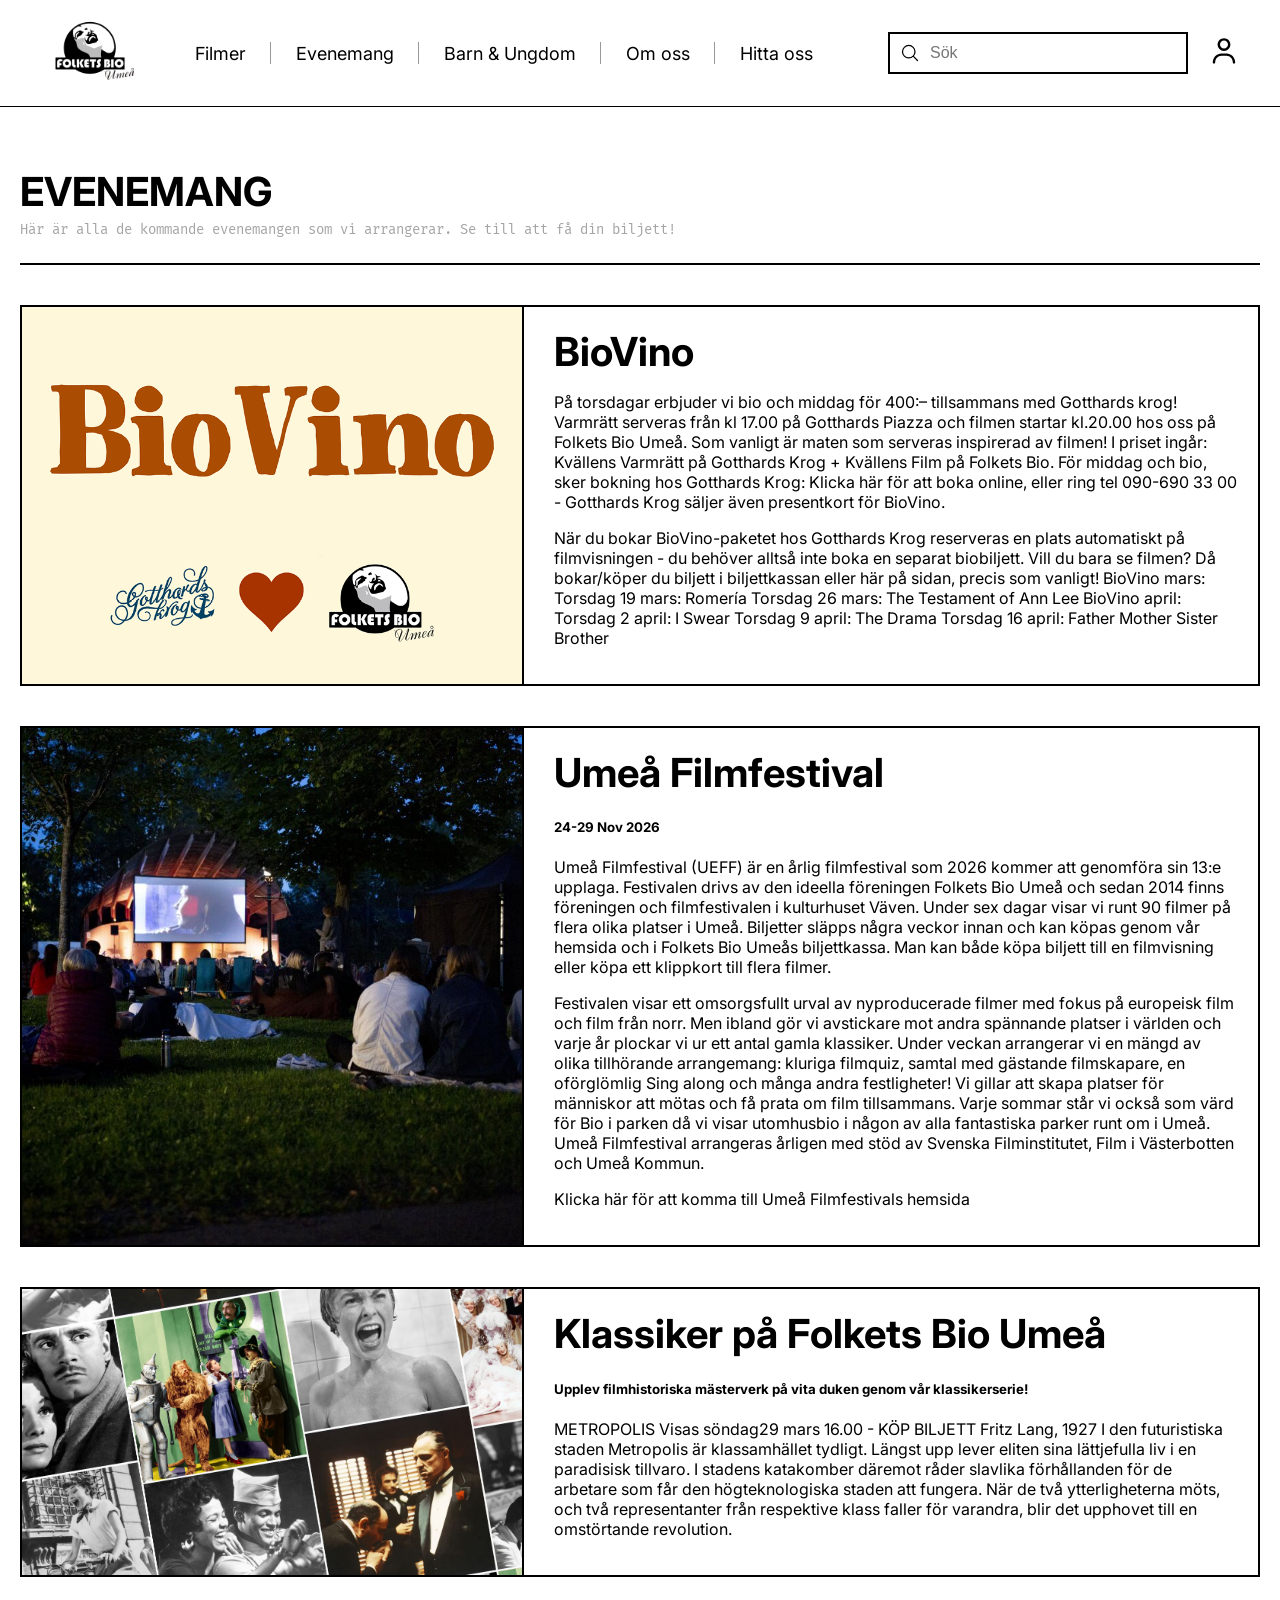
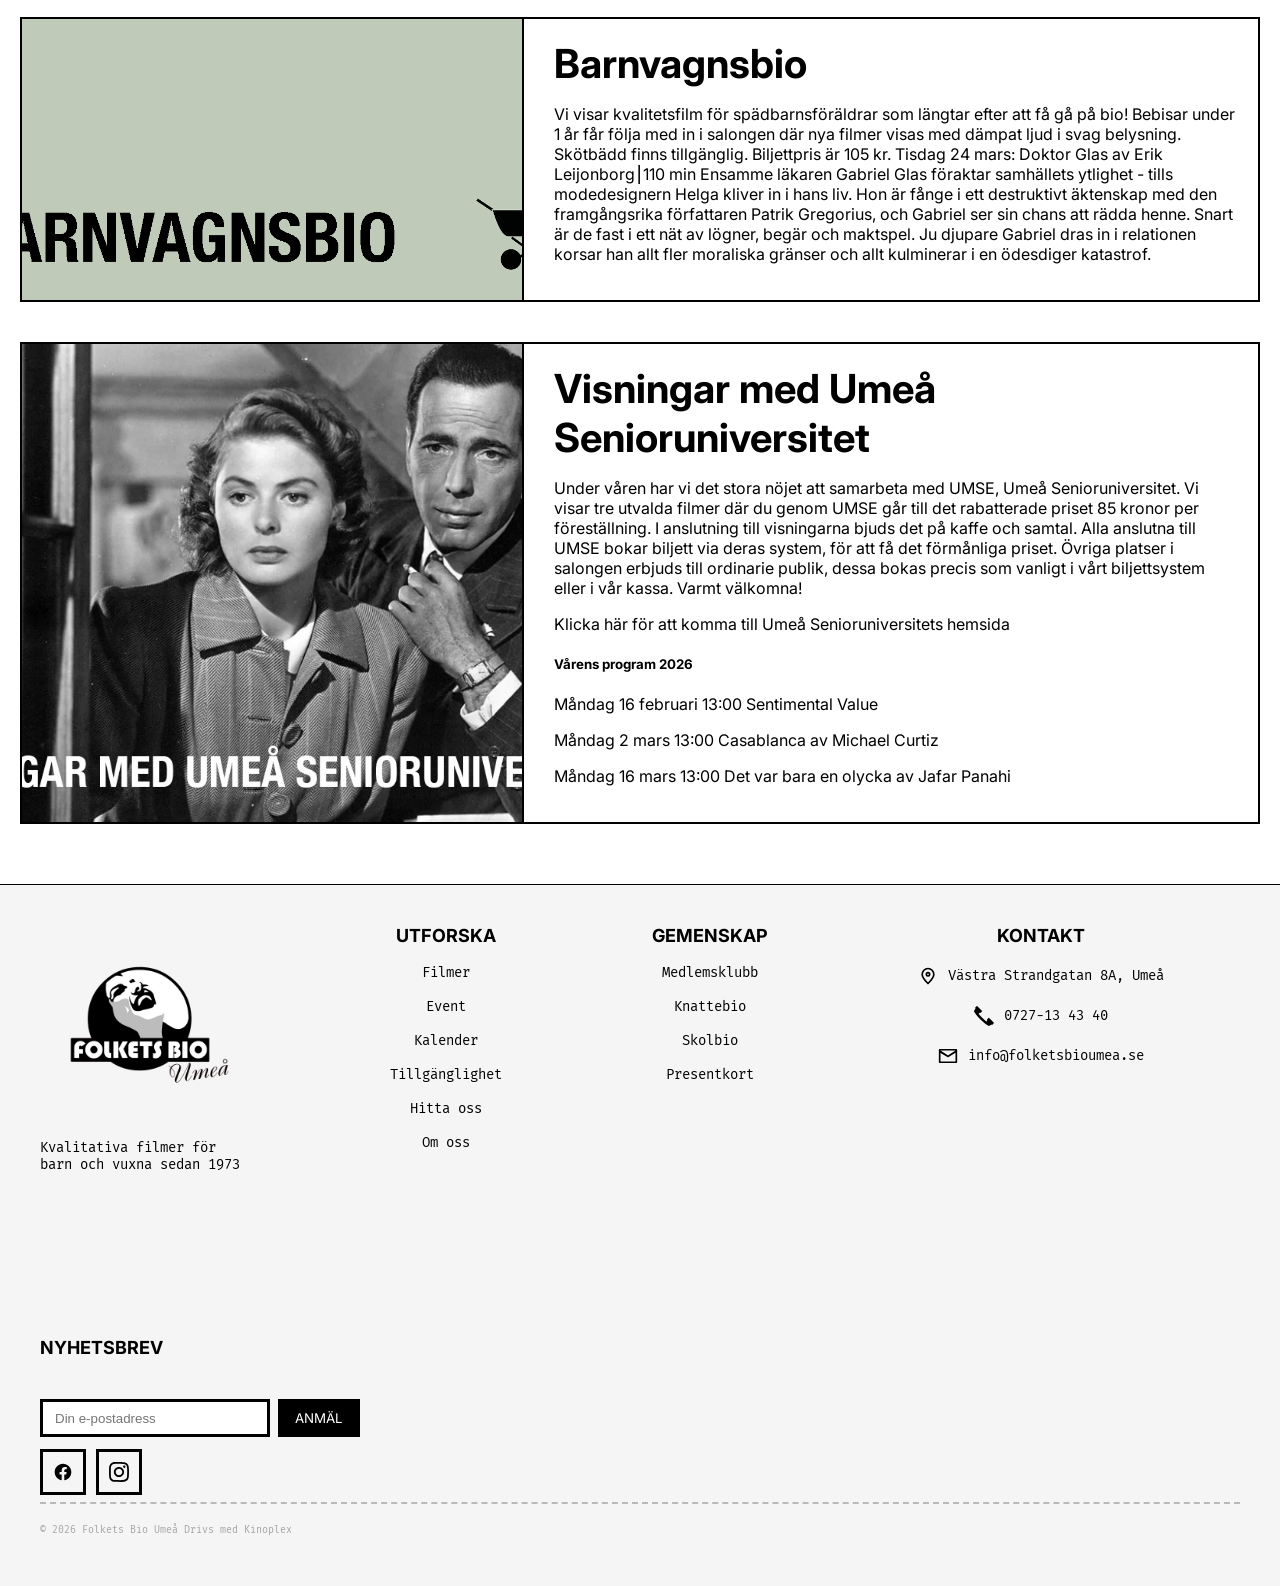
==== commit 06c02752: "fixed newsletter" ====
--- a/event.html
+++ b/event.html
@@ -204,14 +204,29 @@
     
             <span class="newsletter-title">NYHETSBREV</span>
             <br>
-            <div class="newsletter-form">
+            <form
+                class="newsletter-form"
+                action="mailto:exempel@domän.se"
+                method="post"
+                enctype="text/plain"
+                >
+                <label for="newsletter-email" class="visually-hidden">
+                    E-postadress
+                </label>
+
                 <input
                     type="email"
-                    placeholder="Din emailadress"
+                    id="newsletter-email"
+                    name="email"
+                    placeholder="Din e-postadress"
                     class="newsletter-input"
+                    required
                 >
-                <button class="newsletter-button">ANMÄL</button>
-            </div>
+
+                <button type="submit" class="newsletter-button">
+                    ANMÄL
+                </button>
+            </form>
         
             <div class="newsletter-icons">
                 <div class="newsletter-icons">
--- a/css/style.css
+++ b/css/style.css
@@ -154,6 +154,15 @@
     height: 100%;
     object-fit: cover;
 }
+video::cue {
+    font-family: Arial, sans-serif;
+    font-size: 1.6rem;
+    color: #ffffff;
+    background: rgba(0, 0, 0, 0.8);
+    padding: 6px 10px;
+    border-radius: 6px;
+    line-height: 1.4;
+  }
 
 .top-row {
     display: flex;
@@ -511,6 +520,34 @@
     outline: 2px solid #005fa3;
     outline-offset: 2px;
 }
+.popup {
+    position: fixed;
+    top: 0;
+    left: 0;
+    width: 100%;
+    height: 100%;
+    background: rgba(0,0,0,0.6);
+    display: flex;
+    justify-content: center;
+    align-items: center;
+  }
+  
+  .popup-content {
+    background: white;
+    padding: 20px;
+    border-radius: 5px;
+    max-width: 400px;
+    text-align: center;
+    position: relative;
+  }
+  
+  .close {
+    position: absolute;
+    top: 5px;
+    right: 10px;
+    font-size: 24px;
+    cursor: pointer;
+  }
 
 .movie-calender-buttons {
     display: flex;
@@ -1241,18 +1278,34 @@
     border-bottom: 2px dashed gray;
 }
 
-@media (max-width: 900px) {
+@media (max-width: 1020px) {
+
+    * {
+        box-sizing: border-box;
+    }
     .movie-card {
         width: 100%;
     }
+    .movie-container {
+        display: flex;
+        flex-wrap: wrap;
+        justify-content: center;
+    }
     .hero {
         flex-direction: column;
+    }
+    .hero h1 {
+        font-size: clamp(2rem, 6vw, 3rem);
+        word-break: break-word;
     }
     .hero-video, .hero-text {
         width: 100%;
         max-width: 100%;
     }
     .menu {
+        display: none;
+    }
+    .search-form {
         display: none;
     }
     .hamburger {
@@ -1274,6 +1327,22 @@
     .profilikon {
         display: none;
     }
+    .date-box,
+    .arrow-box {
+        flex: 1;
+        min-width: 0;
+        padding: 6px 8px;
+        font-size: 0.75rem;
+    }
+    .row-over-movies h6 {
+        font-size: 0.9rem;
+    }
+    .scroll-movies {
+        display: flex;
+        flex-wrap: nowrap;
+        overflow: hidden;
+        justify-content: space-between;
+    }
     .event-box {
         flex-direction: column;
     }
@@ -1303,4 +1372,40 @@
         gap: 30px;
         font-size: large;
     }
-}+}
+
+@media print {
+
+    nav,
+    .menu,
+    header,
+    footer {
+      display: none;
+    }
+
+    body {
+      font-family: Georgia, serif;
+      color: black;
+      background: white;
+      margin: 0;
+    }
+  
+    * {
+      background: none !important;
+      box-shadow: none !important;
+    }
+  
+    img {
+      max-width: 100%;
+      height: auto;
+    }
+
+    a {
+      text-decoration: none;
+      color: black;
+    }
+  
+    .container {
+      width: 100%;
+    }
+  }
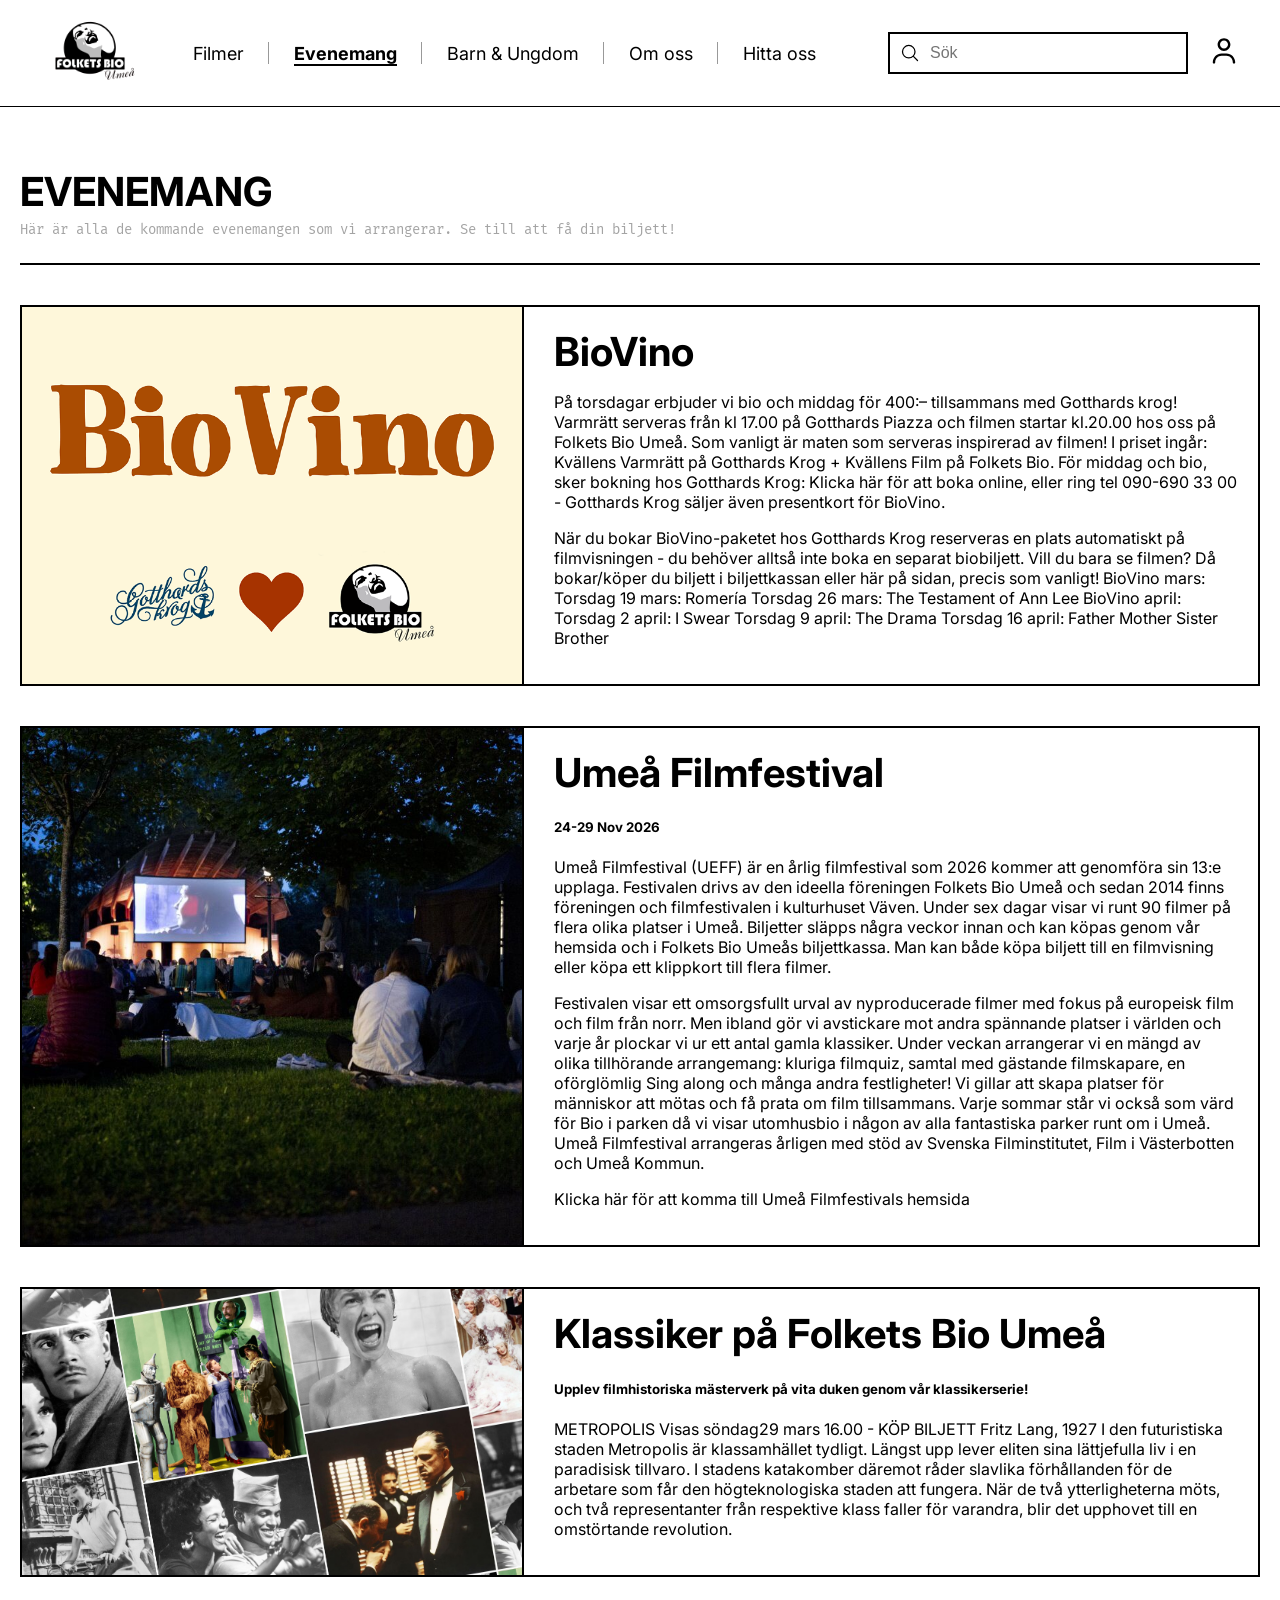
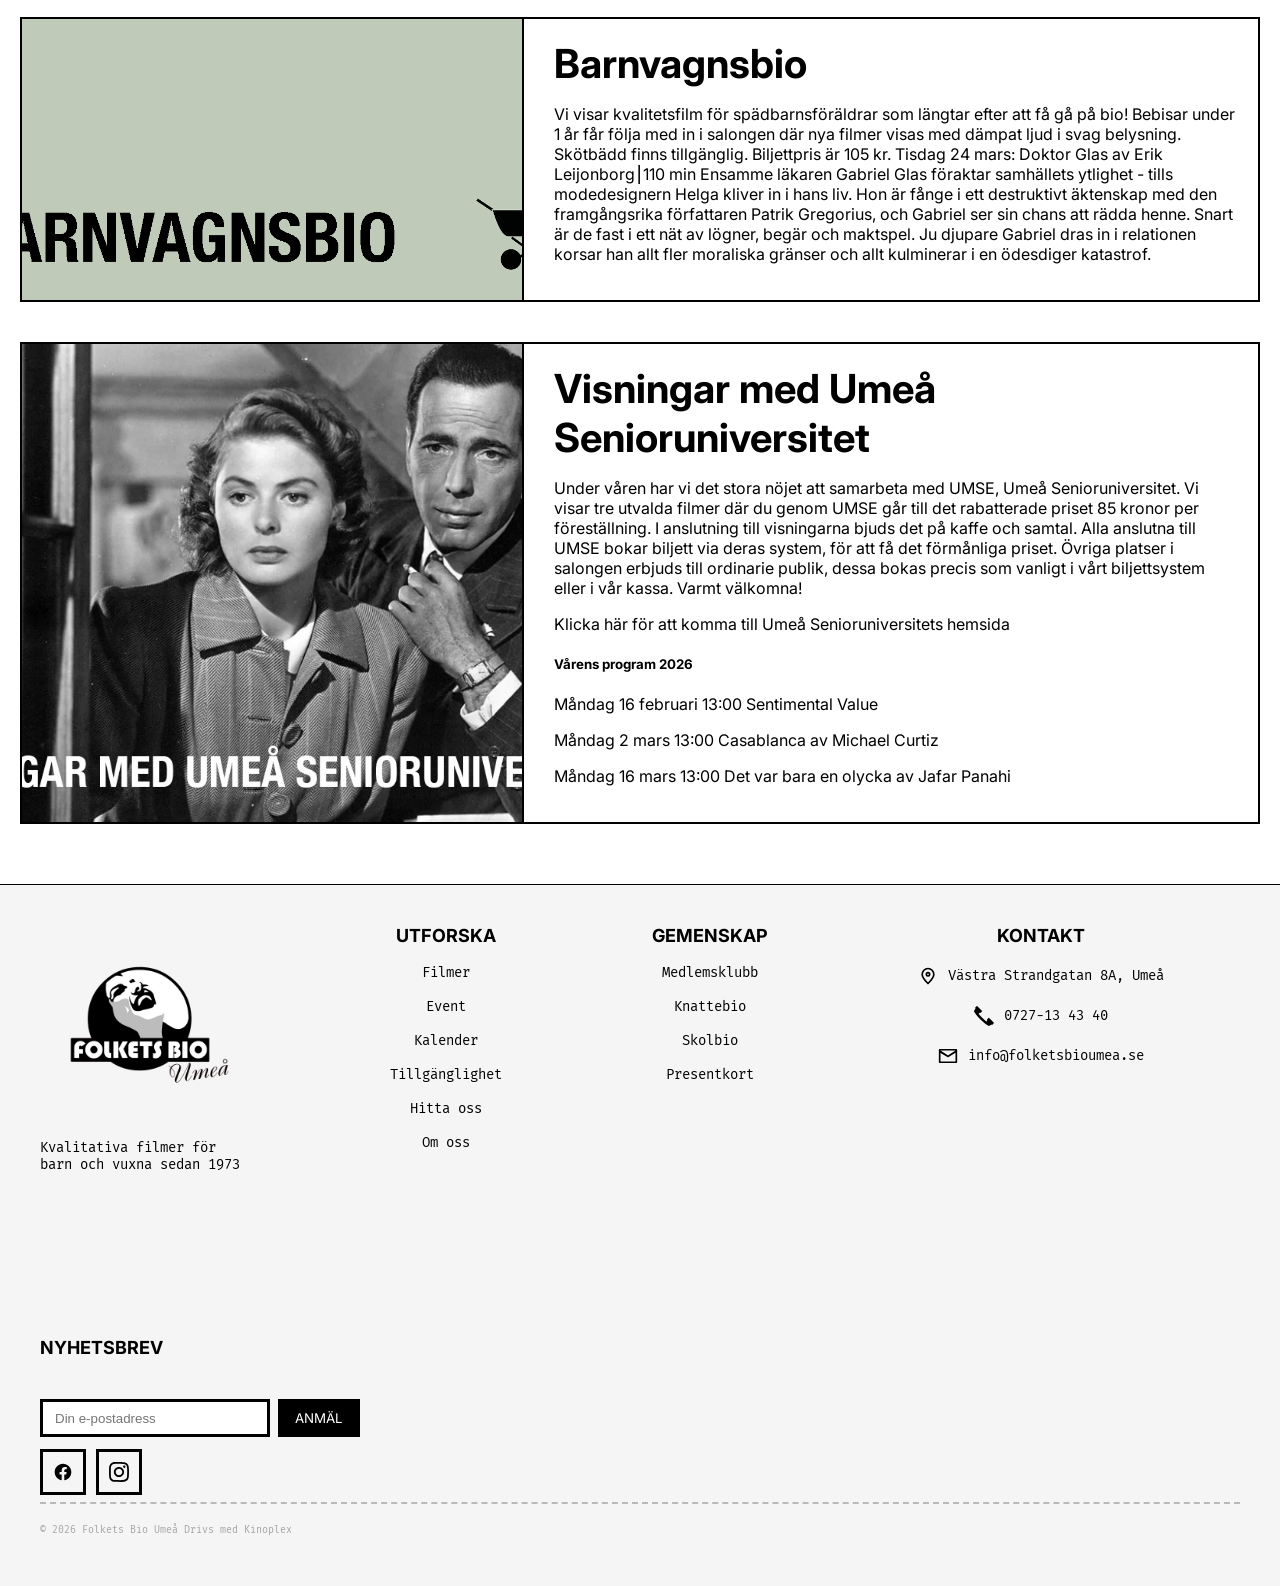
==== commit 6c2b0b1a: "task 3" ====
--- a/event.html
+++ b/event.html
@@ -6,6 +6,7 @@
     <meta name="description" content="Folkets Bio">
     <title>Folkets Bio</title>
     <link rel="stylesheet" href="css/style.css">
+    <script src="script.js" defer></script>
 </head>
 <body>
     <header>
@@ -18,11 +19,11 @@
             </div>
             
             <ul class="menu">
-                <li><a href="filmer.html">Filmer</a></li>
-                <li><a href="event.html">Evenemang</a></li>
-                <li><a href="smafolketsbio.html">Barn & Ungdom</a></li>
-                <li><a href="om-oss.html">Om oss</a></li>
-                <li><a href="hitta-oss.html">Hitta oss</a></li>
+                <li><a href="filmer.html" class="menu-link">Filmer</a></li>
+                <li><a href="event.html" class="menu-link">Evenemang</a></li>
+                <li><a href="smafolketsbio.html" class="menu-link">Barn & Ungdom</a></li>
+                <li><a href="om-oss.html" class="menu-link">Om oss</a></li>
+                <li><a href="hitta-oss.html" class="menu-link">Hitta oss</a></li>
             </ul>
             
             <div class="nav-right">
--- a/css/style.css
+++ b/css/style.css
@@ -9,6 +9,7 @@
     width: 100%;
     overflow-x: hidden;
     box-sizing: border-box;
+    transition: background-color 0.3s ease, color 0.3s ease;
 }
 
 header {
@@ -100,16 +101,111 @@
     display: none;
 }
 
+.menu-link.active {
+    border-bottom: 2px solid #000;
+    font-weight: bold;
+}
 
 .profilikon {
     width: 32px;
     height: auto;
 }
+.profilikon:hover {
+    transform: scale(1.05);
+    transition: 0.2s ease;
+}
   
 .menu a:hover {
     text-decoration: underline;
 }
-
+.cinema-btn {
+    all: unset;
+    cursor: pointer;
+    display: flex;
+    align-items: center;
+    justify-content: center;
+}
+.cinema-btn:hover {
+    transform: scale(1.05);
+    transition: 0.2s ease;
+}
+
+.cinema-btn img {
+    width: 34px;
+    height: 34px;
+    display: block;
+}
+.cinema .cinema-btn img {
+    filter: brightness(0) invert(1);
+}
+
+.cinema {
+    background-color: #111;
+    color: #f1f1f1;
+}
+.cinema .hamburger span {
+    background-color: #fff;
+}
+.cinema header,
+.cinema footer {
+    background-color: #1a1a1a;
+    color: white;
+    border-color: #444;
+}
+.cinema .menu li::after {
+    background-color: #fff;
+    opacity: 0.6;
+}
+.cinema .divider {
+    background-color: #222;
+}
+.cinema .hero-text {
+    background-color: #1e1e1e;
+    color: white;
+}
+.cinema .movie-card {
+    background-color: #1e1e1e;
+    color: white;
+    border-color: #444;
+}
+.cinema button {
+    background-color: #222;
+    color: white;
+    border: 2px solid white;
+}
+.cinema .menu-link {
+    color: white;
+}
+.cinema .time-genre-row p {
+    color: white;
+}
+.cinema .showtimes .showtime {
+    background-color: #222;
+    color: white;
+    border: 2px solid white;
+}
+.cinema .showtimes .showtime:hover {
+    background-color: white;
+    color: black;
+}
+.cinema .arrowicon,
+.cinema .infoicon,
+.cinema .doticon,
+.cinema .profilikon,
+.cinema .list-icon,
+.cinema .icon-box,
+.cinema .clockicon {
+    filter: brightness(0) invert(1);
+}
+.cinema .footer-links a {
+    color: #ddd;
+    text-decoration: none;
+}
+
+.cinema .footer-links a:hover {
+    color: white;
+    text-decoration: underline;
+}
 
 .logga-hemsida {
     width: auto;
@@ -298,6 +394,10 @@
     width: 40px;
     height: 40px;
 }
+.info-button:hover {
+    transform: scale(1.05);
+    transition: 0.2s ease;
+}
 
 .buy-button:hover {
     background-color: #fff;
@@ -376,6 +476,9 @@
     background-color: #000;
     color: #fff;
 }
+.arrow-box:hover .arrowicon {
+    filter: brightness(0) invert(1);
+}
 .arrow-box:focus-visible {
     outline: 2px solid #005fa3;
     outline-offset: 2px;
@@ -396,6 +499,28 @@
     margin: 5px 0 20px 0;
 }
 
+.movie-container-onerow {
+    width: 100%;
+    overflow: hidden;
+    box-sizing: border-box;
+}
+.movie-container-onerow .movie-scroll {
+    display: flex;
+    flex-wrap: nowrap;
+    gap: 30px;
+    transition: transform 0.4s ease;
+}
+
+.movie-container-onerow .movie-card {
+    flex: 0 0 300px;
+    
+}
+.movie-scroll {
+    display: flex;
+    flex-wrap: nowrap;
+    gap: 30px;
+    transition: transform 0.4s ease;
+}
 .movie-container {
     display: flex;
     justify-content: space-between;
@@ -520,34 +645,6 @@
     outline: 2px solid #005fa3;
     outline-offset: 2px;
 }
-.popup {
-    position: fixed;
-    top: 0;
-    left: 0;
-    width: 100%;
-    height: 100%;
-    background: rgba(0,0,0,0.6);
-    display: flex;
-    justify-content: center;
-    align-items: center;
-  }
-  
-  .popup-content {
-    background: white;
-    padding: 20px;
-    border-radius: 5px;
-    max-width: 400px;
-    text-align: center;
-    position: relative;
-  }
-  
-  .close {
-    position: absolute;
-    top: 5px;
-    right: 10px;
-    font-size: 24px;
-    cursor: pointer;
-  }
 
 .movie-calender-buttons {
     display: flex;
